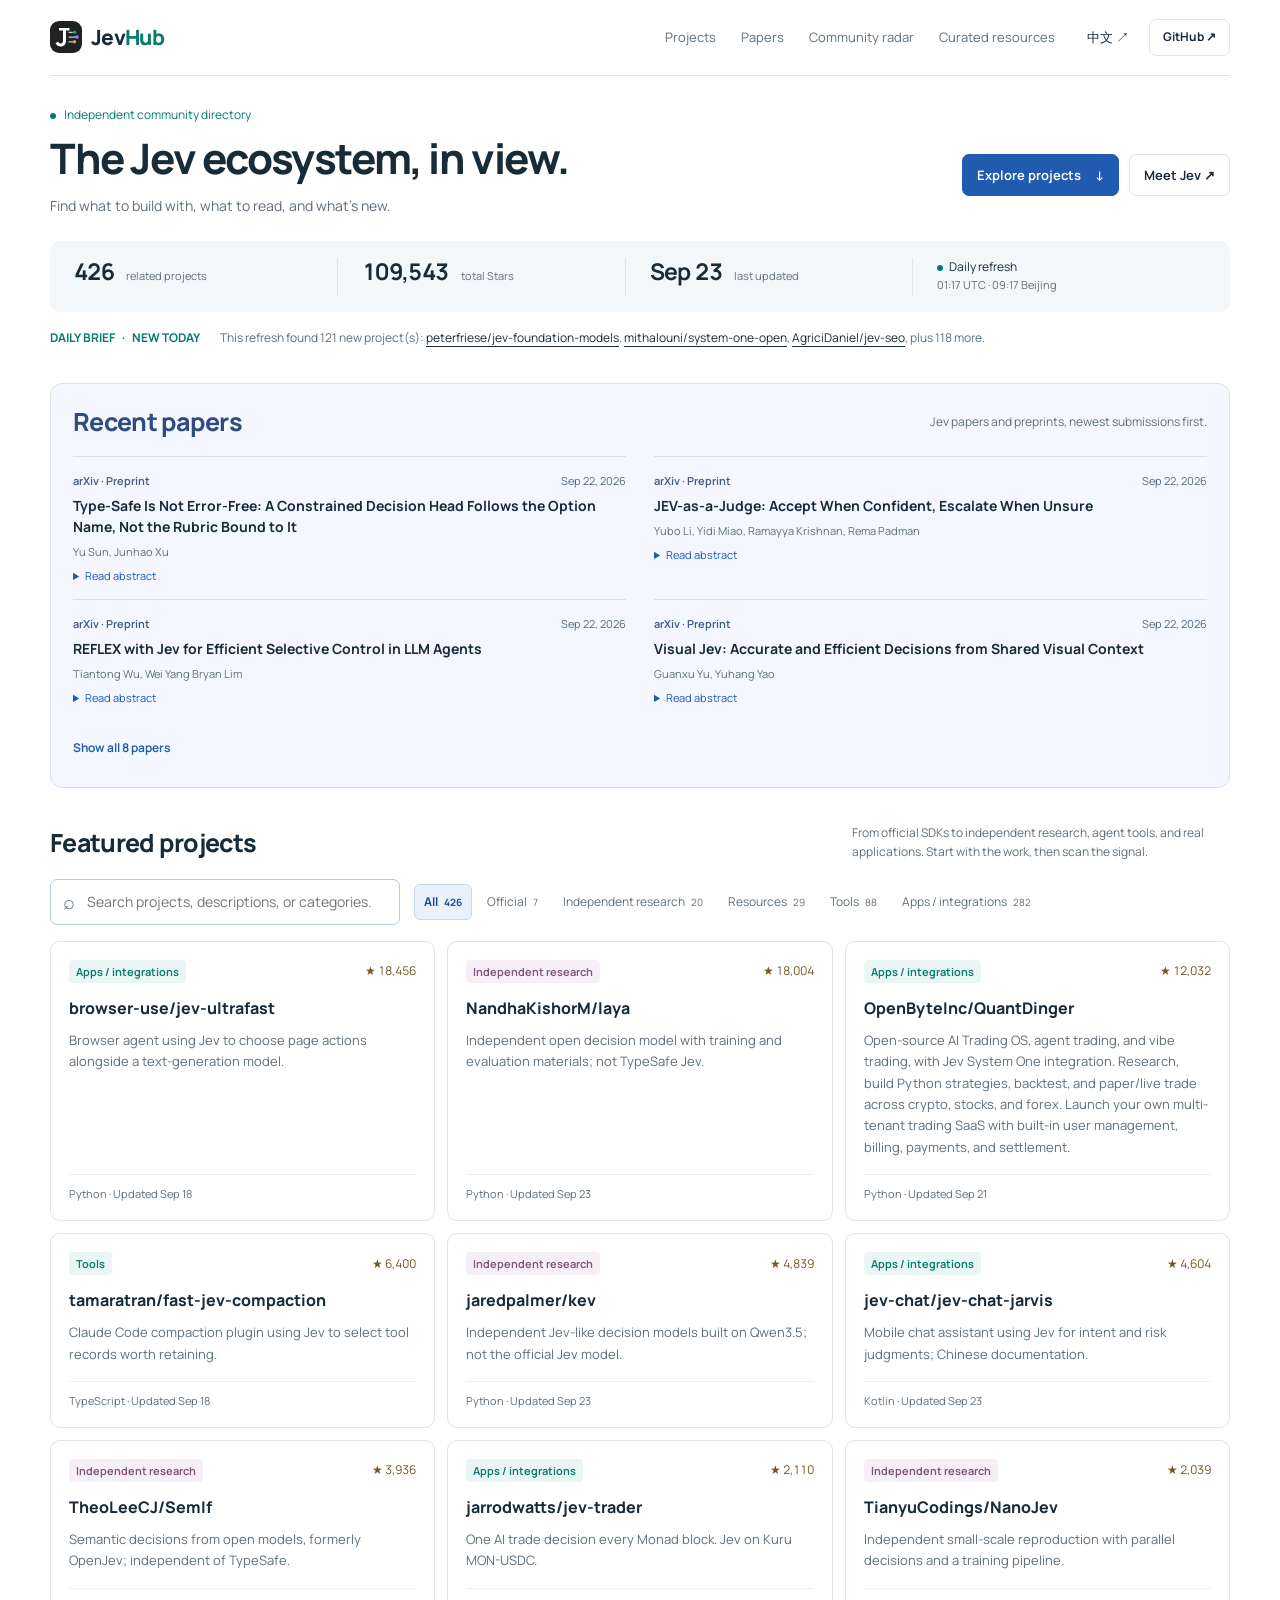
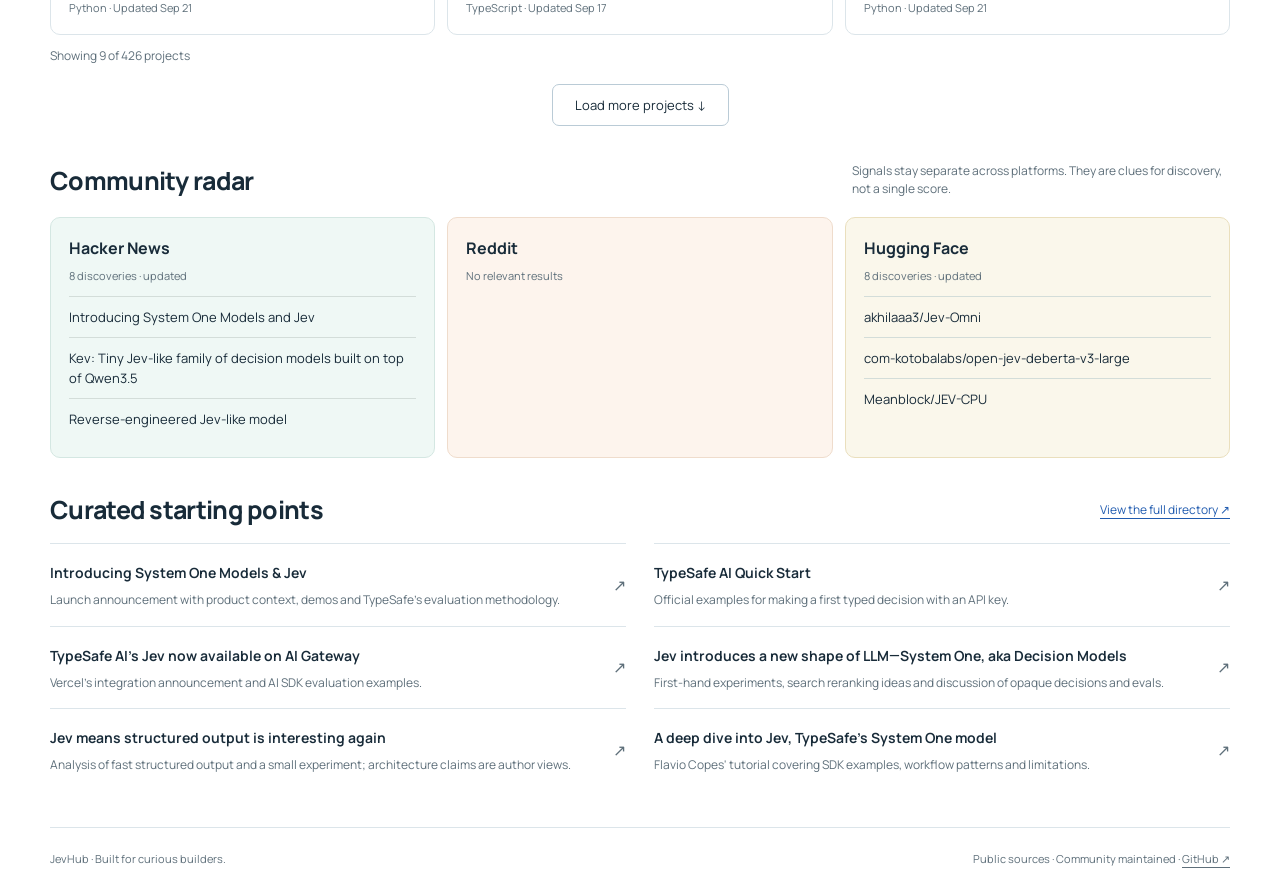
==== site/en/index.html @ 742719a0 "design: rebuild responsive JevHub directory layout" ====
<!doctype html>
<html lang="en">
  <head>
    <meta charset="utf-8" />
    <meta name="viewport" content="width=device-width, initial-scale=1" />
    <meta name="theme-color" content="#ffffff" />
    <meta name="description" content="JevHub: discover Jev projects, tools, research, and community conversations." />
    <title>JevHub · The Jev ecosystem, in view.</title>
    <link rel="icon" href="../logo.svg" type="image/svg+xml" />
    <link href="https://fonts.googleapis.com/css2?family=Manrope:wght@400;500;600;700;800&amp;display=swap" rel="stylesheet" />
    <link rel="stylesheet" href="../styles.css" />
  </head>
  <body>
    <header class="topbar shell">
      <a class="brand" href="../" aria-label="JevHub home"><img class="brand-logo" src="../logo.svg" alt="" /><span>Jev<span class="brand-accent">Hub</span></span></a>
      <nav aria-label="Main navigation"><a href="#projects">Projects</a><a href="#papers">Papers</a><a href="#radar">Community radar</a><a href="#resources">Curated resources</a></nav>
      <div class="top-actions"><a class="language" href="../">中文 <span>↗</span></a><a class="repo-link" href="https://github.com/frontierlabai/JevHub" target="_blank" rel="noreferrer">GitHub <span>↗</span></a></div>
    </header>
    <main id="top">
      <section class="hero shell"><div class="hero-copy"><p class="eyebrow"><i></i> Independent community directory</p><h1>The Jev ecosystem, in view.</h1><p class="lede">Find what to build with, what to read, and what’s new.</p><div class="hero-actions"><a class="button primary" href="#projects">Explore projects <span>↓</span></a><a class="button quiet" href="https://docs.typesafe.ai/introduction" target="_blank" rel="noreferrer">Meet Jev ↗</a></div></div></section>
      <section class="stats shell" aria-label="Overview"><div><strong id="repo-count">—</strong><span>related projects</span></div><div><strong id="star-count">—</strong><span>total Stars</span></div><div><strong id="updated-at">—</strong><span>last updated</span></div><div class="stats-note"><span class="live-dot"></span>Daily refresh<br /><small>01:17 UTC · 09:17 Beijing</small></div></section>
      <section id="brief" class="brief shell" aria-label="Daily brief"><div class="brief-kicker">DAILY BRIEF <span>·</span> NEW TODAY</div><p id="brief-text">The next successful refresh will generate the daily brief.</p></section>
      <section id="papers" class="papers-section"><div class="shell"><div class="section-heading compact"><div><h2>Recent papers</h2></div><p class="section-intro">Jev papers and preprints, newest submissions first.</p></div><div id="papers-list" class="papers-list"></div><button id="papers-more" class="papers-more" type="button" aria-expanded="false" aria-controls="papers-list" hidden>Show all papers</button></div></section>
      <section id="projects" class="section shell"><div class="section-heading"><div><h2>Featured projects</h2></div><p class="section-intro">From official SDKs to independent research, agent tools, and real applications. Start with the work, then scan the signal.</p></div><div class="toolbar"><label class="search"><span>⌕</span><input id="search" aria-label="Search projects" type="search" placeholder="Search projects, descriptions, or categories…" /></label><div id="filters" class="filters" role="group" aria-label="Project categories"></div></div><div id="projects-grid" class="project-grid" aria-live="polite"></div><p id="project-results" class="result-count" aria-live="polite"></p>
        <button hidden id="load-more" class="load-more" type="button">Load more projects <span>↓</span></button></section>
      <section id="radar" class="section shell split-section"><div class="section-heading compact"><div><h2>Community radar</h2></div><p class="section-intro">Signals stay separate across platforms. They are clues for discovery, not a single score.</p></div><div id="radar-grid" class="radar-grid"></div></section>
      <section id="resources" class="section shell resources-section"><div class="section-heading compact"><div><h2>Curated starting points</h2></div><a class="text-link" href="https://github.com/frontierlabai/JevHub/blob/main/README.en.md#curated-resources">View the full directory ↗</a></div><div id="resources-list" class="resources-list"></div></section>
    </main>
    <footer class="shell footer"><span>JevHub · Built for curious builders.</span><span>Public sources · Community maintained · <a href="https://github.com/frontierlabai/JevHub" target="_blank" rel="noreferrer">GitHub ↗</a></span></footer>
    <script src="../app.js"></script>
  </body>
</html>
---- site/styles.css ----
:root {
  --ink: #182b39;
  --muted: #5e6f7a;
  --line: #dce5ea;
  --blue: #205baf;
  --teal: #087b70;
  --berry: #85517d;
  --amber: #95621b;
  --surface: #f4f7fa;
  font-family: Manrope, -apple-system, BlinkMacSystemFont, "Segoe UI", "PingFang SC", sans-serif;
  color: var(--ink);
  background: #fff;
  line-height: 1.55;
}
* { box-sizing: border-box; }
html { scroll-behavior: smooth; scroll-padding-top: 100px; }
body { margin: 0; }
button, input { font: inherit; }
a { color: inherit; text-underline-offset: 4px; }
button, summary { cursor: pointer; }
[hidden] { display: none !important; }
:focus-visible { outline: 3px solid #205baf; outline-offset: 4px; }
.shell { width: min(1180px, calc(100% - 64px)); margin-inline: auto; }
.topbar { display: flex; align-items: center; gap: 32px; min-height: 76px; border-bottom: 1px solid var(--line); background: #fff; }
.brand { display: flex; align-items: center; gap: 9px; font-size: 21px; font-weight: 800; text-decoration: none; letter-spacing: -.7px; }
.brand-logo { width: 32px; height: 32px; }
.brand-accent { color: var(--teal); }
nav { display: flex; gap: 25px; margin-left: auto; }
nav a { font-size: 13px; text-decoration: none; color: var(--muted); padding-block: 12px; }
nav a:hover, .language:hover { color: var(--blue); }
.top-actions { display: flex; align-items: center; gap: 20px; }
.language { text-decoration: none; font-size: 13px; }
.repo-link { padding: 8px 13px; border: 1px solid var(--line); border-radius: 7px; font-size: 12px; text-decoration: none; font-weight: 700; }
.repo-link:hover { background: var(--surface); }
.hero { padding-block: 30px 24px; }
.hero-copy { display: grid; grid-template-columns: minmax(0, 1fr) auto; column-gap: 24px; }
.eyebrow { margin: 0 0 8px; font-size: 12px; color: var(--teal); }
.eyebrow i { display: inline-block; width: 6px; height: 6px; margin-right: 6px; border-radius: 50%; background: var(--teal); }
h1 { grid-column: 1; margin: 0; font-size: clamp(28px, 3.4vw, 42px); font-weight: 750; line-height: 1.2; letter-spacing: -1.4px; }
.lede { grid-column: 1; margin: 12px 0 0; font-size: 14px; color: var(--muted); max-width: 65ch; }
.hero-actions { grid-column: 2; grid-row: 2 / 4; align-self: center; display: flex; gap: 10px; flex-wrap: wrap; }
.button { display: inline-flex; align-items: center; justify-content: center; gap: 14px; padding: 10px 14px; font-size: 13px; border: 1px solid var(--line); border-radius: 7px; text-decoration: none; font-weight: 650; }
.button.primary { color: #fff; background: var(--blue); border-color: var(--blue); }
.button.primary:hover { background: #174a93; }
.button.quiet:hover { background: var(--surface); }
.stats { display: grid; grid-template-columns: 1fr 1fr 1fr 1.1fr; padding-block: 17px; background: var(--surface); border-radius: 10px; }
.stats > div { padding-inline: 24px; border-right: 1px solid var(--line); display: flex; align-items: baseline; gap: 12px; min-width: 0; }
.stats > div:last-child { border: 0; }
.stats strong { font-size: 23px; line-height: 1.2; letter-spacing: -.6px; font-variant-numeric: tabular-nums; }
.stats span, .stats small { color: var(--muted); font-size: 11px; }
.stats .stats-note { display: block; font-size: 12px; }
.live-dot { display: inline-block; width: 6px; height: 6px; border-radius: 50%; background: var(--teal); margin-right: 6px; }
.brief { display: flex; gap: 20px; padding-block: 17px 0; font-size: 12px; }
.brief-kicker { flex-shrink: 0; color: var(--teal); font-weight: 700; }
.brief-kicker span { margin-inline: 5px; }
.brief p { margin: 0; color: var(--muted); overflow-wrap: anywhere; }
.brief a { color: var(--ink); }
.section, .papers-section { padding-top: 36px; }
.section-heading { display: flex; align-items: center; justify-content: space-between; gap: 24px; margin-bottom: 18px; }
h2 { margin: 0; font-size: 25px; line-height: 1.25; font-weight: 750; letter-spacing: -.7px; }
.section-intro { margin: 0; font-size: 12px; color: var(--muted); max-width: 54ch; }
.papers-section > .shell { border: 1px solid #d9e1f0; border-radius: 12px; background: #f4f7ff; padding: 22px; }
.papers-section h2 { color: #304c7e; }
.papers-list { display: grid; grid-template-columns: repeat(2, minmax(0, 1fr)); column-gap: 28px; }
.paper { padding: 15px 0; border-top: 1px solid #d9e1f0; min-width: 0; }
.paper-meta { display: flex; justify-content: space-between; gap: 10px; margin-bottom: 6px; color: #566786; font-size: 11px; }
.paper-label { color: #445d8a; font-weight: 650; }
.paper a { display: block; font-size: 14px; font-weight: 700; line-height: 1.5; text-decoration: none; overflow-wrap: anywhere; }
.paper a:hover { color: var(--blue); text-decoration: underline; }
.paper p { margin: 6px 0 0; color: var(--muted); font-size: 11px; overflow-wrap: anywhere; }
.paper details { margin-top: 7px; font-size: 11px; color: var(--blue); }
.paper details p { font-size: 13px; line-height: 1.7; }
.papers-more { border: 0; background: transparent; color: var(--blue); padding: 10px 0 0; font-size: 12px; font-weight: 650; min-height: 44px; }
.papers-more:hover { text-decoration: underline; }
.toolbar { display: flex; flex-wrap: wrap; gap: 14px; align-items: center; margin-bottom: 16px; }
.search { display: flex; align-items: center; gap: 10px; flex: 1 1 260px; max-width: 350px; border: 1px solid #bacbd6; border-radius: 7px; padding: 10px 12px; background: #fff; }
.search:focus-within { border-color: var(--blue); outline: 2px solid #c8dcf5; }
.search span { font-size: 20px; line-height: 1; color: var(--muted); }
.search input { width: 100%; min-width: 0; border: 0; outline: 0; font-size: 14px; background: transparent; color: var(--ink); }
.filters { display: flex; gap: 5px; flex-wrap: wrap; }
.filter { border: 1px solid transparent; border-radius: 6px; background: transparent; color: var(--muted); padding: 8px 9px; font-size: 12px; }
.filter span { margin-left: 4px; font-size: 10px; }
.filter:hover { background: var(--surface); }
.filter.active { background: #eaf1fa; color: #164d94; border-color: #c6d8ee; font-weight: 700; }
.project-grid { display: grid; grid-template-columns: repeat(3, minmax(0, 1fr)); gap: 12px; }
.project-card { --category: var(--teal); --tint: #eaf6f3; min-width: 0; display: flex; flex-direction: column; padding: 18px; border: 1px solid var(--line); border-radius: 10px; background: #fff; }
.project-card[data-category="official"] { --category: #205baf; --tint: #edf3fc; }
.project-card[data-category="research"] { --category: #85517d; --tint: #f7eff6; }
.project-card[data-category="tools"] { --category: #087b70; --tint: #eaf6f3; }
.project-card[data-category="resources"] { --category: #95621b; --tint: #fcf4e6; }
.project-card:hover { border-color: var(--category); }
.project-meta { display: flex; align-items: center; justify-content: space-between; gap: 10px; }
.category { color: var(--category); background: var(--tint); border-radius: 4px; padding: 3px 7px; font-size: 11px; font-weight: 650; }
.stars { font-size: 12px; white-space: nowrap; color: #765721; font-variant-numeric: tabular-nums; }
.card-title { margin-top: 13px; }
.card-title a { font-size: 16px; font-weight: 750; text-decoration: none; overflow-wrap: anywhere; line-height: 1.4; }
.card-title a:hover { color: var(--blue); text-decoration: underline; }
.description { color: var(--muted); font-size: 13px; line-height: 1.65; margin: 9px 0 16px; overflow-wrap: anywhere; }
.card-foot { margin-top: auto; padding-top: 10px; border-top: 1px solid #edf1f4; font-size: 11px; color: var(--muted); }
.result-count { font-size: 12px; color: var(--muted); margin: 12px 0; }
.load-more { display: block; margin: 18px auto 0; padding: 10px 22px; font-size: 13px; border: 1px solid #bacbd6; border-radius: 7px; background: #fff; color: var(--ink); }
.load-more:hover { background: var(--surface); }
.radar-grid { display: grid; grid-template-columns: repeat(3, minmax(0, 1fr)); gap: 12px; }
.radar-card { min-width: 0; padding: 18px; border-radius: 10px; border: 1px solid #d4e7e2; background: #eff8f5; }
.radar-card:nth-child(2) { border-color: #efdccc; background: #fdf4ed; }
.radar-card:nth-child(3) { border-color: #eadfbd; background: #faf7eb; }
.radar-card h3 { font-size: 16px; margin: 0; }
.radar-card > p { font-size: 11px; margin: 6px 0 12px; color: var(--muted); }
.radar-card a { display: block; font-size: 13px; text-decoration: none; padding-block: 10px; border-top: 1px solid #d3ddd9; overflow-wrap: anywhere; }
.radar-card a:hover { text-decoration: underline; }
.resources-section { padding-bottom: 36px; }
.resources-list { display: grid; grid-template-columns: repeat(2, minmax(0, 1fr)); gap: 0 28px; }
.resource { display: flex; align-items: center; gap: 15px; padding-block: 16px; border-top: 1px solid var(--line); min-width: 0; }
.resource > div { min-width: 0; }
.resource a { font-size: 14px; font-weight: 650; text-decoration: none; overflow-wrap: anywhere; }
.resource a:hover { color: var(--blue); text-decoration: underline; }
.resource p { margin: 6px 0 0; font-size: 12px; color: var(--muted); overflow-wrap: anywhere; }
.resource-arrow { margin-left: auto; color: var(--muted); }
.text-link { font-size: 12px; color: var(--blue); }
.empty { grid-column: 1 / -1; padding: 20px 0; color: var(--muted); font-size: 14px; }
.footer { display: flex; justify-content: space-between; gap: 20px; border-top: 1px solid var(--line); padding-block: 22px; font-size: 11px; color: var(--muted); }
@media (max-width: 1000px) {
  .topbar { flex-wrap: wrap; gap: 0 20px; padding-top: 16px; }
  .top-actions { margin-left: auto; }
  nav { order: 3; width: 100%; margin-left: 0; justify-content: flex-start; gap: 24px; }
  .hero-copy { display: block; }
  .hero-actions { margin-top: 18px; }
  .stats > div { flex-direction: column; gap: 3px; padding-inline: 16px; }
  .project-grid { grid-template-columns: repeat(2, minmax(0, 1fr)); }
}
@media (max-width: 600px) {
  .shell { width: calc(100% - 32px); }
  .brand { font-size: 20px; }.brand-logo { width: 28px; height: 28px; }
  .top-actions { gap: 14px; }
  nav { justify-content: space-between; gap: 8px; }
  nav a { font-size: 12px; }
  .hero { padding-block: 22px; }
  h1 { font-size: 30px; letter-spacing: -.8px; }
  .lede { font-size: 13px; }
  .hero-actions { margin-top: 16px; }
  .button { min-height: 44px; }
  .stats { grid-template-columns: repeat(2, minmax(0, 1fr)); padding: 4px 0; }
  .stats > div { padding: 12px 16px; }
  .stats > div:nth-child(2) { border-right: 0; }
  .stats strong { font-size: 23px; }
  .brief { display: block; padding-top: 14px; }
  .brief p { margin-top: 6px; line-height: 1.7; }
  .section, .papers-section { padding-top: 28px; }
  .section-heading { display: block; margin-bottom: 16px; }
  h2 { font-size: 23px; }
  .section-intro, .section-heading > .text-link { display: block; margin-top: 8px; }
  .papers-section > .shell { padding: 18px 16px; }
  .papers-list, .project-grid, .radar-grid, .resources-list { grid-template-columns: minmax(0, 1fr); }
  .paper { padding-block: 13px; }
  .paper a { font-size: 14px; }
  .paper summary { padding-block: 6px; }
  .paper p { font-size: 12px; }
  .toolbar { gap: 10px; }
  .search { flex-basis: 100%; max-width: none; min-height: 44px; }
  .search input { font-size: 16px; }
  .filter { padding: 10px 8px; min-height: 44px; }
  .project-card { padding: 16px; }
  .footer { display: block; font-size: 11px; }
  .footer > span { display: block; margin-bottom: 6px; }
}
@media (prefers-reduced-motion: reduce) {
  html { scroll-behavior: auto; }
}
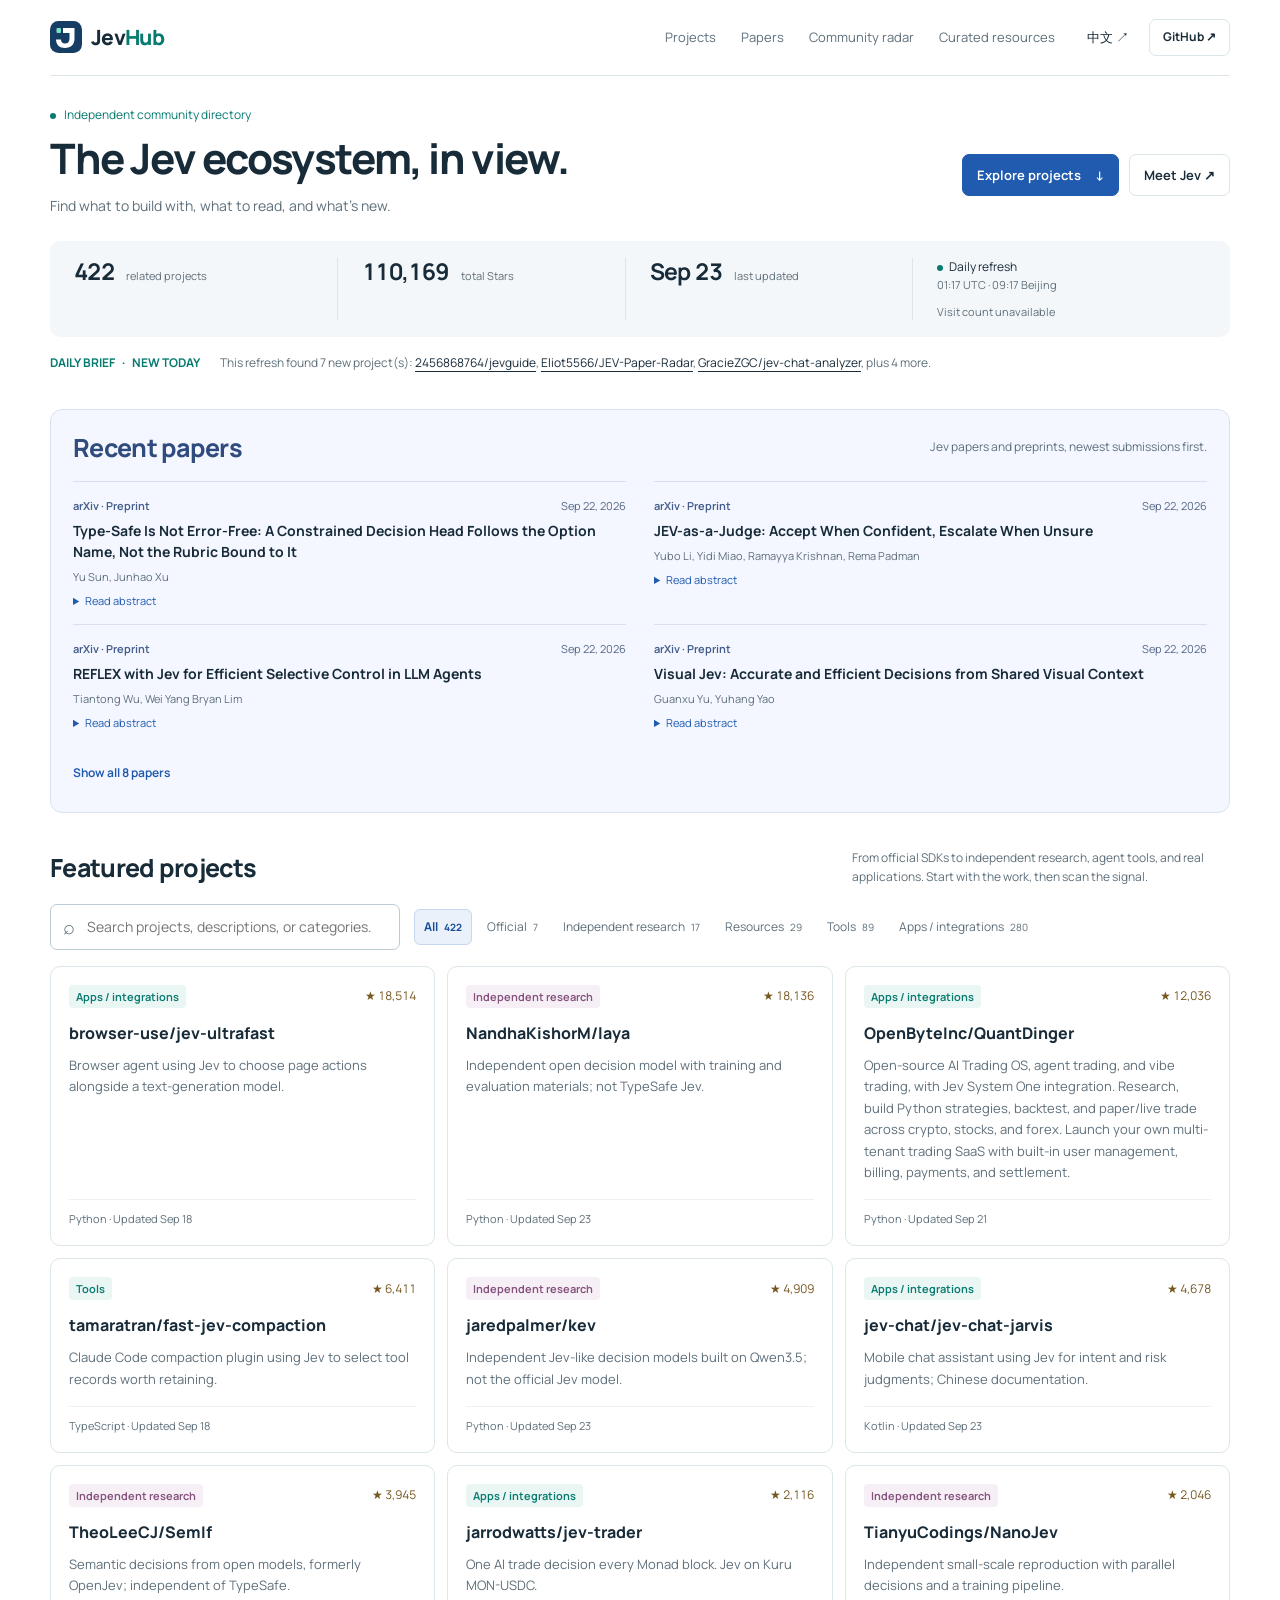
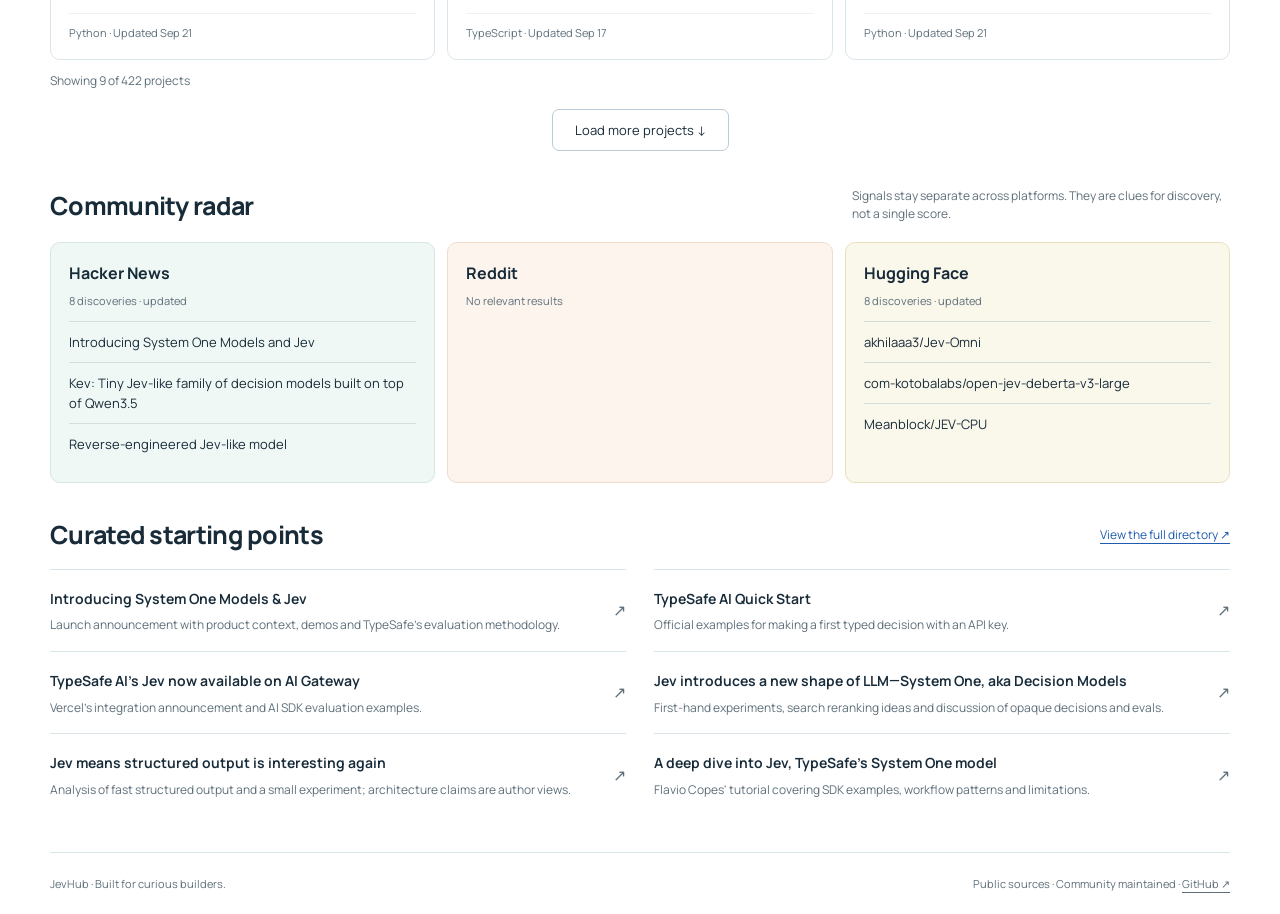
==== commit 0e056fa8: "feat: display website visit count in overview" ====
--- a/site/en/index.html
+++ b/site/en/index.html
@@ -18,7 +18,7 @@
     </header>
     <main id="top">
       <section class="hero shell"><div class="hero-copy"><p class="eyebrow"><i></i> Independent community directory</p><h1>The Jev ecosystem, in view.</h1><p class="lede">Find what to build with, what to read, and what’s new.</p><div class="hero-actions"><a class="button primary" href="#projects">Explore projects <span>↓</span></a><a class="button quiet" href="https://docs.typesafe.ai/introduction" target="_blank" rel="noreferrer">Meet Jev ↗</a></div></div></section>
-      <section class="stats shell" aria-label="Overview"><div><strong id="repo-count">—</strong><span>related projects</span></div><div><strong id="star-count">—</strong><span>total Stars</span></div><div><strong id="updated-at">—</strong><span>last updated</span></div><div class="stats-note"><span class="live-dot"></span>Daily refresh<br /><small>01:17 UTC · 09:17 Beijing</small></div></section>
+      <section class="stats shell" aria-label="Overview"><div><strong id="repo-count">—</strong><span>related projects</span></div><div><strong id="star-count">—</strong><span>total Stars</span></div><div><strong id="updated-at">—</strong><span>last updated</span></div><div class="stats-note"><span class="live-dot"></span>Daily refresh<br /><small>01:17 UTC · 09:17 Beijing</small><a class="site-visits" href="https://hits.sh/frontierlabai.github.io/JevHub/site/" title="Approximate website visits, not unique visitors"><img id="site-visit-counter" src="https://hits.sh/frontierlabai.github.io/JevHub/site.svg?label=Visits&amp;color=163e64&amp;labelColor=182129" alt="Website visits" height="20" referrerpolicy="no-referrer"><span id="visits-unavailable" hidden>Visit count unavailable</span></a></div></section>
       <section id="brief" class="brief shell" aria-label="Daily brief"><div class="brief-kicker">DAILY BRIEF <span>·</span> NEW TODAY</div><p id="brief-text">The next successful refresh will generate the daily brief.</p></section>
       <section id="papers" class="papers-section"><div class="shell"><div class="section-heading compact"><div><h2>Recent papers</h2></div><p class="section-intro">Jev papers and preprints, newest submissions first.</p></div><div id="papers-list" class="papers-list"></div><button id="papers-more" class="papers-more" type="button" aria-expanded="false" aria-controls="papers-list" hidden>Show all papers</button></div></section>
       <section id="projects" class="section shell"><div class="section-heading"><div><h2>Featured projects</h2></div><p class="section-intro">From official SDKs to independent research, agent tools, and real applications. Start with the work, then scan the signal.</p></div><div class="toolbar"><label class="search"><span>⌕</span><input id="search" aria-label="Search projects" type="search" placeholder="Search projects, descriptions, or categories…" /></label><div id="filters" class="filters" role="group" aria-label="Project categories"></div></div><div id="projects-grid" class="project-grid" aria-live="polite"></div><p id="project-results" class="result-count" aria-live="polite"></p>
--- a/site/styles.css
+++ b/site/styles.css
@@ -49,6 +49,8 @@
 .stats strong { font-size: 23px; line-height: 1.2; letter-spacing: -.6px; font-variant-numeric: tabular-nums; }
 .stats span, .stats small { color: var(--muted); font-size: 11px; }
 .stats .stats-note { display: block; font-size: 12px; }
+.site-visits { display: flex; width: fit-content; max-width: 100%; margin-top: 8px; text-decoration: none; }
+.site-visits img { display: block; max-width: 100%; height: 20px; }
 .live-dot { display: inline-block; width: 6px; height: 6px; border-radius: 50%; background: var(--teal); margin-right: 6px; }
 .brief { display: flex; gap: 20px; padding-block: 17px 0; font-size: 12px; }
 .brief-kicker { flex-shrink: 0; color: var(--teal); font-weight: 700; }
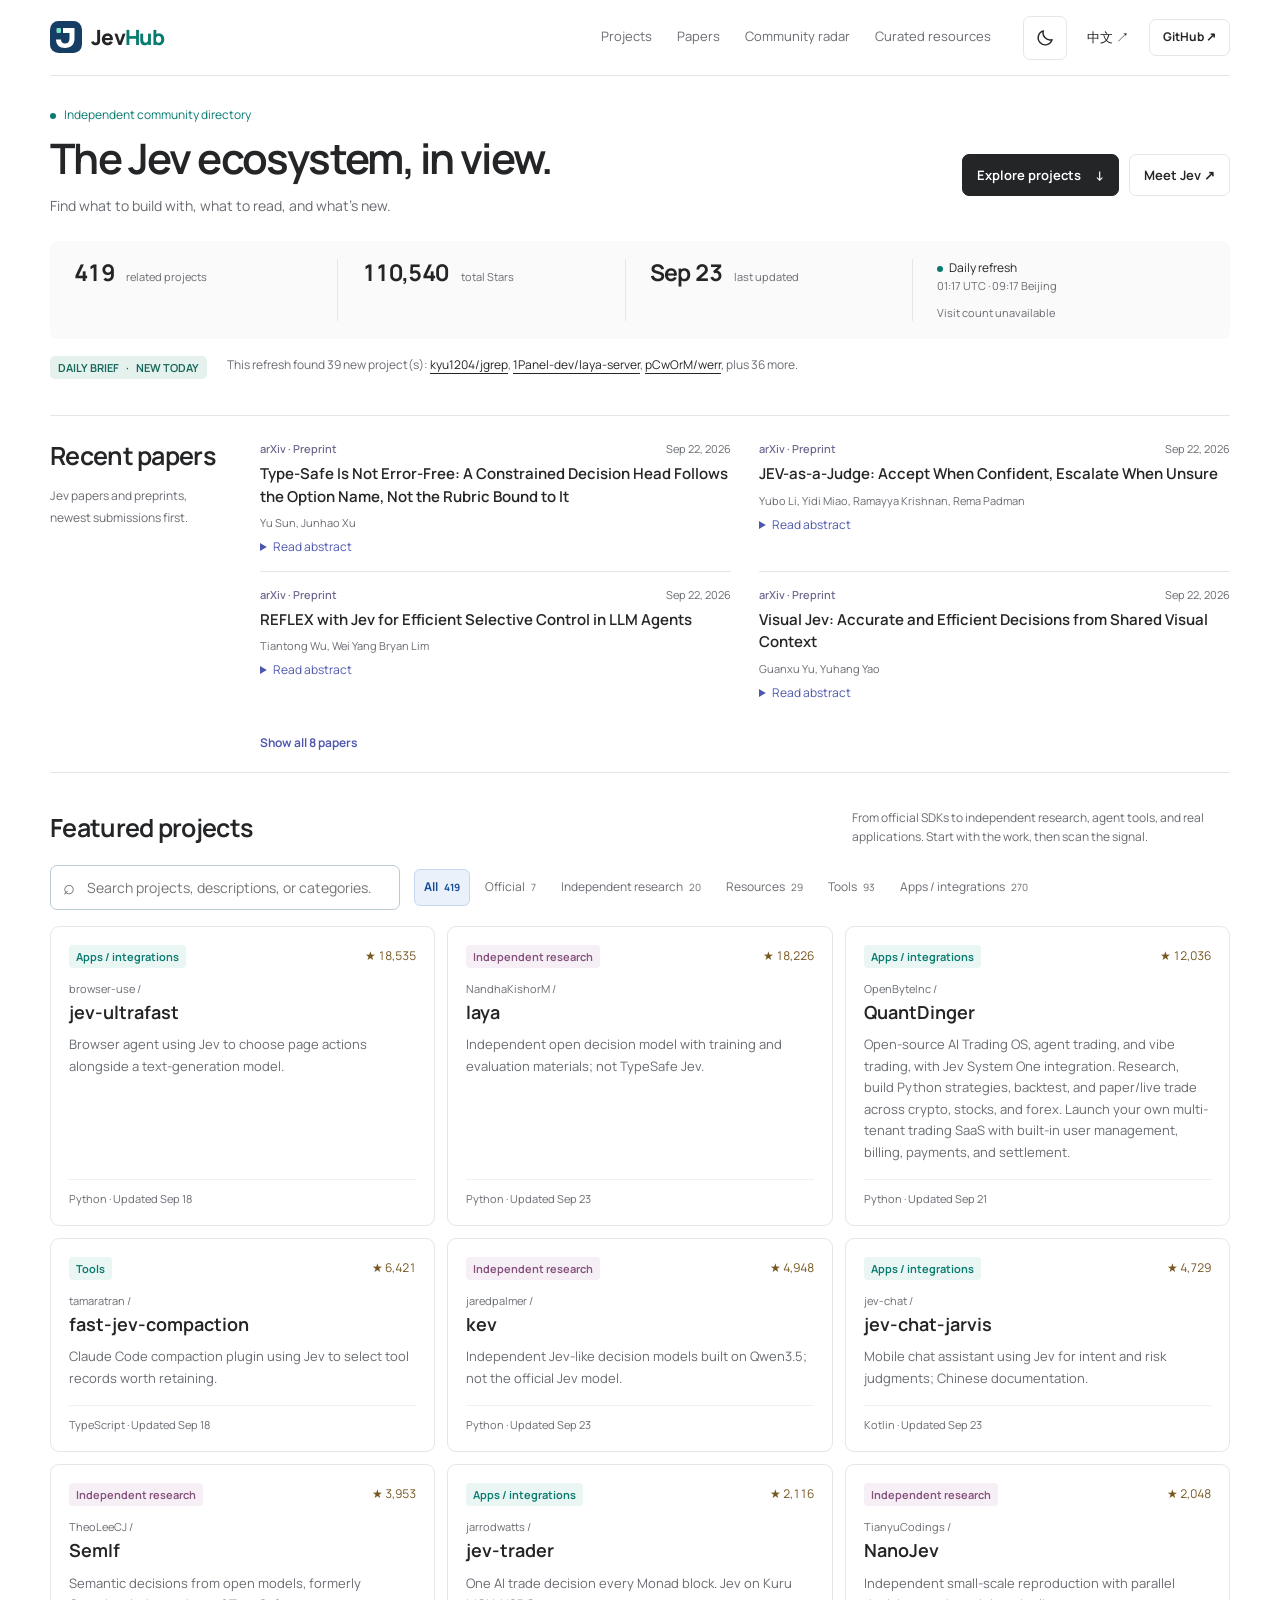
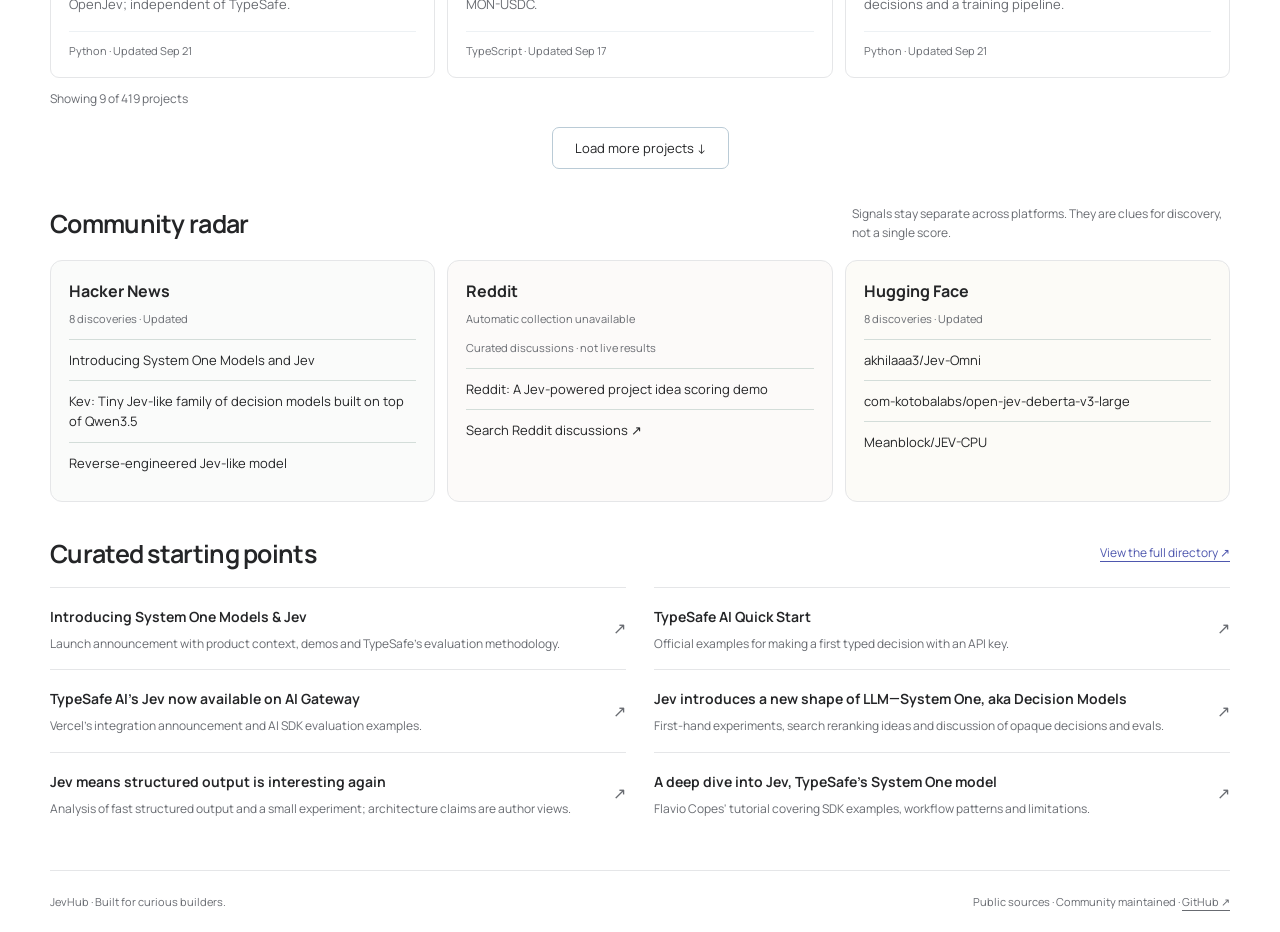
==== commit ace377e3: "feat: add persistent light and dark theme toggle" ====
--- a/site/en/index.html
+++ b/site/en/index.html
@@ -4,6 +4,7 @@
     <meta charset="utf-8" />
     <meta name="viewport" content="width=device-width, initial-scale=1" />
     <meta name="theme-color" content="#ffffff" />
+    <script src="../theme.js"></script>
     <meta name="description" content="JevHub: discover Jev projects, tools, research, and community conversations." />
     <title>JevHub · The Jev ecosystem, in view.</title>
     <link rel="icon" href="../logo.svg" type="image/svg+xml" />
@@ -14,7 +15,7 @@
     <header class="topbar shell">
       <a class="brand" href="../" aria-label="JevHub home"><img class="brand-logo" src="../logo.svg" alt="" /><span>Jev<span class="brand-accent">Hub</span></span></a>
       <nav aria-label="Main navigation"><a href="#projects">Projects</a><a href="#papers">Papers</a><a href="#radar">Community radar</a><a href="#resources">Curated resources</a></nav>
-      <div class="top-actions"><a class="language" href="../">中文 <span>↗</span></a><a class="repo-link" href="https://github.com/frontierlabai/JevHub" target="_blank" rel="noreferrer">GitHub <span>↗</span></a></div>
+      <div class="top-actions"><button class="theme-toggle" type="button" aria-label="Switch to dark mode" title="Switch to dark mode" aria-pressed="false"><svg class="theme-moon" viewBox="0 0 24 24" aria-hidden="true"><path d="M20.5 14A8.5 8.5 0 0 1 10 3.5 8.5 8.5 0 1 0 20.5 14Z"/></svg><svg class="theme-sun" viewBox="0 0 24 24" aria-hidden="true"><circle cx="12" cy="12" r="4"/><path d="M12 2v2m0 16v2M2 12h2m16 0h2M5 5l1.5 1.5m11 11L19 19M5 19l1.5-1.5m11-11L19 5"/></svg></button><a class="language" href="../">中文 <span>↗</span></a><a class="repo-link" href="https://github.com/frontierlabai/JevHub" target="_blank" rel="noreferrer">GitHub <span>↗</span></a></div>
     </header>
     <main id="top">
       <section class="hero shell"><div class="hero-copy"><p class="eyebrow"><i></i> Independent community directory</p><h1>The Jev ecosystem, in view.</h1><p class="lede">Find what to build with, what to read, and what’s new.</p><div class="hero-actions"><a class="button primary" href="#projects">Explore projects <span>↓</span></a><a class="button quiet" href="https://docs.typesafe.ai/introduction" target="_blank" rel="noreferrer">Meet Jev ↗</a></div></div></section>
--- a/site/styles.css
+++ b/site/styles.css
@@ -1,15 +1,17 @@
 :root {
-  --ink: #182b39;
-  --muted: #5e6f7a;
-  --line: #dce5ea;
-  --blue: #205baf;
+  color-scheme: light;
+  --page: #fff;
+  --ink: #242527;
+  --muted: #686b71;
+  --line: #e5e6e8;
+  --blue: #4e57ae;
   --teal: #087b70;
   --berry: #85517d;
   --amber: #95621b;
-  --surface: #f4f7fa;
+  --surface: #f7f7f8;
   font-family: Manrope, -apple-system, BlinkMacSystemFont, "Segoe UI", "PingFang SC", sans-serif;
   color: var(--ink);
-  background: #fff;
+  background: var(--page);
   line-height: 1.55;
 }
 * { box-sizing: border-box; }
@@ -21,12 +23,13 @@
 [hidden] { display: none !important; }
 :focus-visible { outline: 3px solid #205baf; outline-offset: 4px; }
 .shell { width: min(1180px, calc(100% - 64px)); margin-inline: auto; }
-.topbar { display: flex; align-items: center; gap: 32px; min-height: 76px; border-bottom: 1px solid var(--line); background: #fff; }
+.topbar { position: sticky; top: 0; z-index: 10; display: flex; align-items: center; gap: 32px; min-height: 76px; border-bottom: 1px solid var(--line); background: var(--page); box-shadow: 0 0 0 1px var(--page); }
 .brand { display: flex; align-items: center; gap: 9px; font-size: 21px; font-weight: 800; text-decoration: none; letter-spacing: -.7px; }
 .brand-logo { width: 32px; height: 32px; }
 .brand-accent { color: var(--teal); }
 nav { display: flex; gap: 25px; margin-left: auto; }
-nav a { font-size: 13px; text-decoration: none; color: var(--muted); padding-block: 12px; }
+nav a { font-size: 13px; text-decoration: none; color: var(--muted); padding-block: 12px; border-bottom: 2px solid transparent; }
+nav a[aria-current="location"] { color: var(--ink); border-bottom-color: var(--teal); }
 nav a:hover, .language:hover { color: var(--blue); }
 .top-actions { display: flex; align-items: center; gap: 20px; }
 .language { text-decoration: none; font-size: 13px; }
@@ -36,14 +39,14 @@
 .hero-copy { display: grid; grid-template-columns: minmax(0, 1fr) auto; column-gap: 24px; }
 .eyebrow { margin: 0 0 8px; font-size: 12px; color: var(--teal); }
 .eyebrow i { display: inline-block; width: 6px; height: 6px; margin-right: 6px; border-radius: 50%; background: var(--teal); }
-h1 { grid-column: 1; margin: 0; font-size: clamp(28px, 3.4vw, 42px); font-weight: 750; line-height: 1.2; letter-spacing: -1.4px; }
+h1 { grid-column: 1; margin: 0; font-size: clamp(28px, 3.4vw, 42px); font-weight: 650; line-height: 1.2; letter-spacing: -1.6px; }
 .lede { grid-column: 1; margin: 12px 0 0; font-size: 14px; color: var(--muted); max-width: 65ch; }
 .hero-actions { grid-column: 2; grid-row: 2 / 4; align-self: center; display: flex; gap: 10px; flex-wrap: wrap; }
 .button { display: inline-flex; align-items: center; justify-content: center; gap: 14px; padding: 10px 14px; font-size: 13px; border: 1px solid var(--line); border-radius: 7px; text-decoration: none; font-weight: 650; }
-.button.primary { color: #fff; background: var(--blue); border-color: var(--blue); }
-.button.primary:hover { background: #174a93; }
+.button.primary { color: #fff; background: #242527; border-color: #242527; }
+.button.primary:hover { background: #43464b; }
 .button.quiet:hover { background: var(--surface); }
-.stats { display: grid; grid-template-columns: 1fr 1fr 1fr 1.1fr; padding-block: 17px; background: var(--surface); border-radius: 10px; }
+.stats { display: grid; grid-template-columns: 1fr 1fr 1fr 1.1fr; padding-block: 18px; background: #fafafa; border: 0; border-radius: 8px; }
 .stats > div { padding-inline: 24px; border-right: 1px solid var(--line); display: flex; align-items: baseline; gap: 12px; min-width: 0; }
 .stats > div:last-child { border: 0; }
 .stats strong { font-size: 23px; line-height: 1.2; letter-spacing: -.6px; font-variant-numeric: tabular-nums; }
@@ -53,29 +56,36 @@
 .site-visits img { display: block; max-width: 100%; height: 20px; }
 .live-dot { display: inline-block; width: 6px; height: 6px; border-radius: 50%; background: var(--teal); margin-right: 6px; }
 .brief { display: flex; gap: 20px; padding-block: 17px 0; font-size: 12px; }
-.brief-kicker { flex-shrink: 0; color: var(--teal); font-weight: 700; }
+.brief-kicker { width: fit-content; flex-shrink: 0; align-self: flex-start; color: #17685c; background: #e5f1ed; border-radius: 5px; padding: 3px 8px; font-size: 11px; font-weight: 650; }
 .brief-kicker span { margin-inline: 5px; }
 .brief p { margin: 0; color: var(--muted); overflow-wrap: anywhere; }
 .brief a { color: var(--ink); }
 .section, .papers-section { padding-top: 36px; }
 .section-heading { display: flex; align-items: center; justify-content: space-between; gap: 24px; margin-bottom: 18px; }
-h2 { margin: 0; font-size: 25px; line-height: 1.25; font-weight: 750; letter-spacing: -.7px; }
+h2 { margin: 0; font-size: 25px; line-height: 1.25; font-weight: 650; letter-spacing: -.7px; }
 .section-intro { margin: 0; font-size: 12px; color: var(--muted); max-width: 54ch; }
-.papers-section > .shell { border: 1px solid #d9e1f0; border-radius: 12px; background: #f4f7ff; padding: 22px; }
-.papers-section h2 { color: #304c7e; }
+.papers-section > .shell { display: grid; grid-template-columns: 180px minmax(0, 1fr); column-gap: 30px; border-top: 1px solid var(--line); border-bottom: 1px solid var(--line); padding-block: 24px 12px; }
+.papers-section .section-heading { display: block; margin: 0; }
+.papers-section .section-intro { margin-top: 14px; max-width: 24ch; line-height: 1.8; }
+.papers-section .papers-more { grid-column: 2; justify-self: start; }
+
+.papers-section h2 { color: var(--ink); }
+.papers-section .section-intro, .papers-section .empty { color: var(--muted); }
+.papers-section :focus-visible { outline-color: var(--blue); }
 .papers-list { display: grid; grid-template-columns: repeat(2, minmax(0, 1fr)); column-gap: 28px; }
-.paper { padding: 15px 0; border-top: 1px solid #d9e1f0; min-width: 0; }
-.paper-meta { display: flex; justify-content: space-between; gap: 10px; margin-bottom: 6px; color: #566786; font-size: 11px; }
-.paper-label { color: #445d8a; font-weight: 650; }
-.paper a { display: block; font-size: 14px; font-weight: 700; line-height: 1.5; text-decoration: none; overflow-wrap: anywhere; }
+.paper { padding: 14px 0; border-top: 1px solid var(--line); min-width: 0; }
+.paper:nth-child(-n+2) { border-top: 0; padding-top: 0; }
+.paper-meta { display: flex; justify-content: space-between; gap: 10px; margin-bottom: 6px; color: var(--muted); font-size: 11px; }
+.paper-label { color: #68638a; font-weight: 550; }
+.paper a { display: block; font-size: 15px; font-weight: 600; line-height: 1.5; text-decoration: none; overflow-wrap: anywhere; }
 .paper a:hover { color: var(--blue); text-decoration: underline; }
 .paper p { margin: 6px 0 0; color: var(--muted); font-size: 11px; overflow-wrap: anywhere; }
-.paper details { margin-top: 7px; font-size: 11px; color: var(--blue); }
-.paper details p { font-size: 13px; line-height: 1.7; }
+.paper details { margin-top: 7px; font-size: 12px; color: var(--blue); }
+.paper details p { font-size: 13px; line-height: 1.7; padding: 12px 14px; background: #f6f5fa; border-radius: 7px; }
 .papers-more { border: 0; background: transparent; color: var(--blue); padding: 10px 0 0; font-size: 12px; font-weight: 650; min-height: 44px; }
 .papers-more:hover { text-decoration: underline; }
 .toolbar { display: flex; flex-wrap: wrap; gap: 14px; align-items: center; margin-bottom: 16px; }
-.search { display: flex; align-items: center; gap: 10px; flex: 1 1 260px; max-width: 350px; border: 1px solid #bacbd6; border-radius: 7px; padding: 10px 12px; background: #fff; }
+.search { display: flex; align-items: center; gap: 10px; flex: 1 1 260px; max-width: 350px; border: 1px solid #bacbd6; border-radius: 7px; padding: 10px 12px; background: var(--page); }
 .search:focus-within { border-color: var(--blue); outline: 2px solid #c8dcf5; }
 .search span { font-size: 20px; line-height: 1; color: var(--muted); }
 .search input { width: 100%; min-width: 0; border: 0; outline: 0; font-size: 14px; background: transparent; color: var(--ink); }
@@ -85,27 +95,28 @@
 .filter:hover { background: var(--surface); }
 .filter.active { background: #eaf1fa; color: #164d94; border-color: #c6d8ee; font-weight: 700; }
 .project-grid { display: grid; grid-template-columns: repeat(3, minmax(0, 1fr)); gap: 12px; }
-.project-card { --category: var(--teal); --tint: #eaf6f3; min-width: 0; display: flex; flex-direction: column; padding: 18px; border: 1px solid var(--line); border-radius: 10px; background: #fff; }
+.project-card { --category: var(--teal); --tint: #eaf6f3; min-width: 0; display: flex; flex-direction: column; padding: 18px; border: 1px solid var(--line); border-radius: 9px; background: var(--page); }
 .project-card[data-category="official"] { --category: #205baf; --tint: #edf3fc; }
 .project-card[data-category="research"] { --category: #85517d; --tint: #f7eff6; }
 .project-card[data-category="tools"] { --category: #087b70; --tint: #eaf6f3; }
 .project-card[data-category="resources"] { --category: #95621b; --tint: #fcf4e6; }
-.project-card:hover { border-color: var(--category); }
+.project-card:hover { border-color: #a8afb8; background: #fafbfc; }
 .project-meta { display: flex; align-items: center; justify-content: space-between; gap: 10px; }
 .category { color: var(--category); background: var(--tint); border-radius: 4px; padding: 3px 7px; font-size: 11px; font-weight: 650; }
 .stars { font-size: 12px; white-space: nowrap; color: #765721; font-variant-numeric: tabular-nums; }
 .card-title { margin-top: 13px; }
-.card-title a { font-size: 16px; font-weight: 750; text-decoration: none; overflow-wrap: anywhere; line-height: 1.4; }
+.repo-owner { display: block; color: var(--muted); font-size: 11px; font-weight: 400; margin-bottom: 3px; }
+.card-title a { font-size: 18px; font-weight: 650; text-decoration: none; overflow-wrap: anywhere; line-height: 1.4; }
 .card-title a:hover { color: var(--blue); text-decoration: underline; }
 .description { color: var(--muted); font-size: 13px; line-height: 1.65; margin: 9px 0 16px; overflow-wrap: anywhere; }
 .card-foot { margin-top: auto; padding-top: 10px; border-top: 1px solid #edf1f4; font-size: 11px; color: var(--muted); }
 .result-count { font-size: 12px; color: var(--muted); margin: 12px 0; }
-.load-more { display: block; margin: 18px auto 0; padding: 10px 22px; font-size: 13px; border: 1px solid #bacbd6; border-radius: 7px; background: #fff; color: var(--ink); }
+.load-more { display: block; margin: 18px auto 0; padding: 10px 22px; font-size: 13px; border: 1px solid #bacbd6; border-radius: 7px; background: var(--page); color: var(--ink); }
 .load-more:hover { background: var(--surface); }
 .radar-grid { display: grid; grid-template-columns: repeat(3, minmax(0, 1fr)); gap: 12px; }
-.radar-card { min-width: 0; padding: 18px; border-radius: 10px; border: 1px solid #d4e7e2; background: #eff8f5; }
-.radar-card:nth-child(2) { border-color: #efdccc; background: #fdf4ed; }
-.radar-card:nth-child(3) { border-color: #eadfbd; background: #faf7eb; }
+.radar-card { min-width: 0; padding: 18px; border-radius: 12px; border: 1px solid var(--line); background: #fafbfa; }
+.radar-card:nth-child(2) { border-color: var(--line); background: #fcfaf9; }
+.radar-card:nth-child(3) { border-color: var(--line); background: #fcfbf7; }
 .radar-card h3 { font-size: 16px; margin: 0; }
 .radar-card > p { font-size: 11px; margin: 6px 0 12px; color: var(--muted); }
 .radar-card a { display: block; font-size: 13px; text-decoration: none; padding-block: 10px; border-top: 1px solid #d3ddd9; overflow-wrap: anywhere; }
@@ -122,6 +133,7 @@
 .empty { grid-column: 1 / -1; padding: 20px 0; color: var(--muted); font-size: 14px; }
 .footer { display: flex; justify-content: space-between; gap: 20px; border-top: 1px solid var(--line); padding-block: 22px; font-size: 11px; color: var(--muted); }
 @media (max-width: 1000px) {
+  html { scroll-padding-top: 130px; }
   .topbar { flex-wrap: wrap; gap: 0 20px; padding-top: 16px; }
   .top-actions { margin-left: auto; }
   nav { order: 3; width: 100%; margin-left: 0; justify-content: flex-start; gap: 24px; }
@@ -133,7 +145,7 @@
 @media (max-width: 600px) {
   .shell { width: calc(100% - 32px); }
   .brand { font-size: 20px; }.brand-logo { width: 28px; height: 28px; }
-  .top-actions { gap: 14px; }
+  .top-actions { gap: 8px; }
   nav { justify-content: space-between; gap: 8px; }
   nav a { font-size: 12px; }
   .hero { padding-block: 22px; }
@@ -151,7 +163,10 @@
   .section-heading { display: block; margin-bottom: 16px; }
   h2 { font-size: 23px; }
   .section-intro, .section-heading > .text-link { display: block; margin-top: 8px; }
-  .papers-section > .shell { padding: 18px 16px; }
+  .papers-section > .shell { display: block; padding: 22px 0 12px; }
+  .papers-section .section-heading { margin-bottom: 18px; }
+  .papers-section .section-intro { max-width: none; margin-top: 8px; }
+  .paper:nth-child(2) { border-top: 1px solid var(--line); padding-top: 13px; }
   .papers-list, .project-grid, .radar-grid, .resources-list { grid-template-columns: minmax(0, 1fr); }
   .paper { padding-block: 13px; }
   .paper a { font-size: 14px; }
@@ -168,3 +183,34 @@
 @media (prefers-reduced-motion: reduce) {
   html { scroll-behavior: auto; }
 }
+
+/* The two themes share layout and category meanings. */
+.theme-toggle { display: inline-flex; align-items: center; justify-content: center; flex-shrink: 0; width: 44px; height: 44px; padding: 11px; border: 1px solid var(--line); border-radius: 7px; color: var(--ink); background: transparent; }
+.theme-toggle:hover { background: var(--surface); }
+.theme-toggle svg { width: 20px; height: 20px; fill: none; stroke: currentColor; stroke-width: 1.7; stroke-linecap: round; stroke-linejoin: round; }
+.theme-toggle .theme-sun { display: none; }
+:root[data-theme="dark"] { color-scheme: dark; --page: #181a1e; --ink: #eaebee; --muted: #a8adb7; --line: #343840; --surface: #25282e; --blue: #aab3ff; --teal: #7dd6c5; --berry: #d4abd0; --amber: #e3c18a; }
+[data-theme="dark"] .theme-moon { display: none; }
+[data-theme="dark"] .theme-toggle .theme-sun { display: block; }
+[data-theme="dark"] :focus-visible { outline-color: var(--blue); }
+[data-theme="dark"] .stats { background: #202328; }
+[data-theme="dark"] .button.primary { color: #202328; background: #e5e7ec; border-color: #e5e7ec; }
+[data-theme="dark"] .button.primary:hover { background: #fff; }
+[data-theme="dark"] .brief-kicker { color: #9addcd; background: #243b36; }
+[data-theme="dark"] .paper-label { color: #c0b4e3; }
+[data-theme="dark"] .paper details p { background: #282733; }
+[data-theme="dark"] .search, [data-theme="dark"] .load-more { border-color: #525964; }
+[data-theme="dark"] .search:focus-within { outline-color: #4a5384; }
+[data-theme="dark"] input::placeholder { color: var(--muted); }
+[data-theme="dark"] .filter.active { color: #c5d9ff; border-color: #4e6485; background: #29374b; }
+[data-theme="dark"] .project-card { background: #202328; --category: #8fdbcb; --tint: #273c37; }
+[data-theme="dark"] .project-card[data-category="official"] { --category: #b3cdff; --tint: #2a374d; }
+[data-theme="dark"] .project-card[data-category="research"] { --category: #e0b5d9; --tint: #3d2d3c; }
+[data-theme="dark"] .project-card[data-category="tools"] { --category: #8fdbcb; --tint: #273c37; }
+[data-theme="dark"] .project-card[data-category="resources"] { --category: #e7c58f; --tint: #3c3427; }
+[data-theme="dark"] .project-card:hover { background: #262a30; border-color: #666e7b; }
+[data-theme="dark"] .stars { color: #e3c18a; }
+[data-theme="dark"] .card-foot, [data-theme="dark"] .radar-card a { border-color: var(--line); }
+[data-theme="dark"] .radar-card { background: #202724; }
+[data-theme="dark"] .radar-card:nth-child(2) { background: #292422; }
+[data-theme="dark"] .radar-card:nth-child(3) { background: #28271f; }
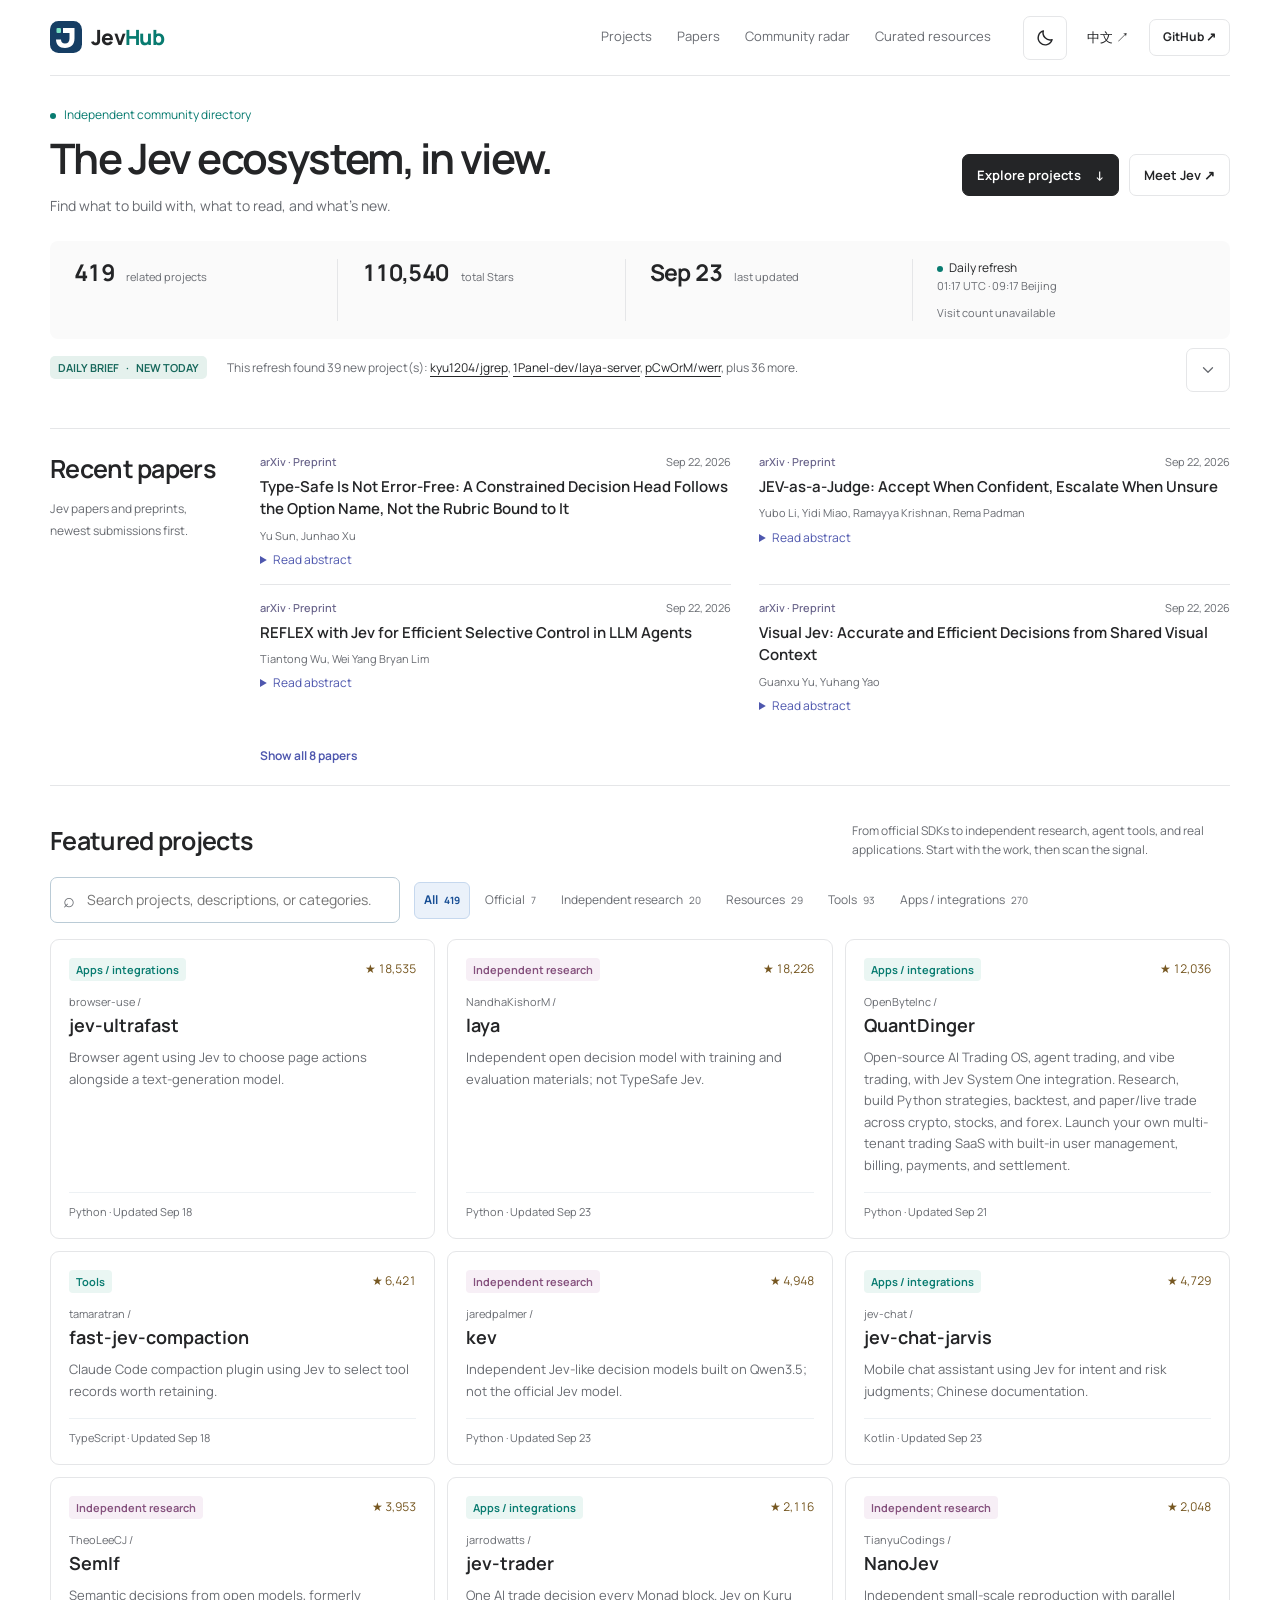
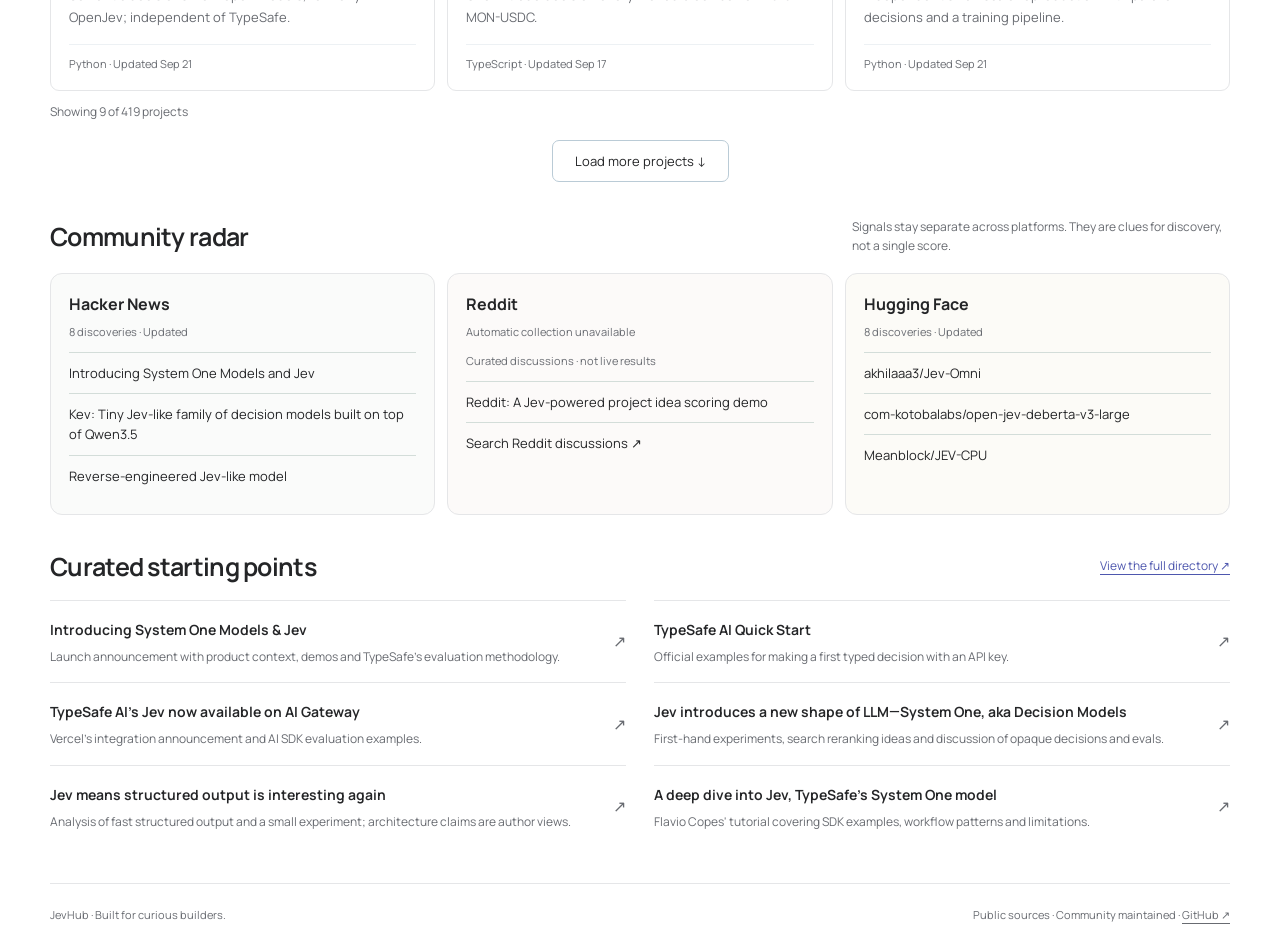
==== commit e33fc992: "feat: expand daily brief to show all new projects" ====
--- a/site/en/index.html
+++ b/site/en/index.html
@@ -20,7 +20,7 @@
     <main id="top">
       <section class="hero shell"><div class="hero-copy"><p class="eyebrow"><i></i> Independent community directory</p><h1>The Jev ecosystem, in view.</h1><p class="lede">Find what to build with, what to read, and what’s new.</p><div class="hero-actions"><a class="button primary" href="#projects">Explore projects <span>↓</span></a><a class="button quiet" href="https://docs.typesafe.ai/introduction" target="_blank" rel="noreferrer">Meet Jev ↗</a></div></div></section>
       <section class="stats shell" aria-label="Overview"><div><strong id="repo-count">—</strong><span>related projects</span></div><div><strong id="star-count">—</strong><span>total Stars</span></div><div><strong id="updated-at">—</strong><span>last updated</span></div><div class="stats-note"><span class="live-dot"></span>Daily refresh<br /><small>01:17 UTC · 09:17 Beijing</small><a class="site-visits" href="https://hits.sh/frontierlabai.github.io/JevHub/site/" title="Approximate website visits, not unique visitors"><img id="site-visit-counter" src="https://hits.sh/frontierlabai.github.io/JevHub/site.svg?label=Visits&amp;color=163e64&amp;labelColor=182129" alt="Website visits" height="20" referrerpolicy="no-referrer"><span id="visits-unavailable" hidden>Visit count unavailable</span></a></div></section>
-      <section id="brief" class="brief shell" aria-label="Daily brief"><div class="brief-kicker">DAILY BRIEF <span>·</span> NEW TODAY</div><p id="brief-text">The next successful refresh will generate the daily brief.</p></section>
+      <section id="brief" class="brief shell" aria-label="Daily brief"><div class="brief-kicker">DAILY BRIEF <span>·</span> NEW TODAY</div><p id="brief-text">The next successful refresh will generate the daily brief.</p><button id="brief-toggle" class="brief-toggle" type="button" aria-expanded="false" aria-controls="brief-projects" aria-label="Show new projects" title="Show new projects" hidden><svg viewBox="0 0 24 24" aria-hidden="true"><path d="m6 9 6 6 6-6"/></svg></button><div id="brief-projects" class="brief-projects" hidden></div></section>
       <section id="papers" class="papers-section"><div class="shell"><div class="section-heading compact"><div><h2>Recent papers</h2></div><p class="section-intro">Jev papers and preprints, newest submissions first.</p></div><div id="papers-list" class="papers-list"></div><button id="papers-more" class="papers-more" type="button" aria-expanded="false" aria-controls="papers-list" hidden>Show all papers</button></div></section>
       <section id="projects" class="section shell"><div class="section-heading"><div><h2>Featured projects</h2></div><p class="section-intro">From official SDKs to independent research, agent tools, and real applications. Start with the work, then scan the signal.</p></div><div class="toolbar"><label class="search"><span>⌕</span><input id="search" aria-label="Search projects" type="search" placeholder="Search projects, descriptions, or categories…" /></label><div id="filters" class="filters" role="group" aria-label="Project categories"></div></div><div id="projects-grid" class="project-grid" aria-live="polite"></div><p id="project-results" class="result-count" aria-live="polite"></p>
         <button hidden id="load-more" class="load-more" type="button">Load more projects <span>↓</span></button></section>
--- a/site/styles.css
+++ b/site/styles.css
@@ -214,3 +214,23 @@
 [data-theme="dark"] .radar-card { background: #202724; }
 [data-theme="dark"] .radar-card:nth-child(2) { background: #292422; }
 [data-theme="dark"] .radar-card:nth-child(3) { background: #28271f; }
+
+.brief { display: grid; grid-template-columns: auto minmax(0, 1fr) 44px; align-items: start; gap: 12px 20px; }
+.brief > #brief-text { padding-top: 3px; }
+.brief-toggle { display: flex; align-items: center; justify-content: center; width: 44px; height: 44px; margin-top: -8px; padding: 12px; border: 1px solid var(--line); border-radius: 7px; background: transparent; color: var(--muted); }
+.brief-toggle:hover { color: var(--ink); background: var(--surface); }
+.brief-toggle svg { width: 18px; height: 18px; fill: none; stroke: currentColor; stroke-width: 1.7; stroke-linecap: round; stroke-linejoin: round; }
+.brief-toggle[aria-expanded="true"] svg { transform: rotate(180deg); }
+.brief-projects { grid-column: 1 / -1; display: grid; grid-template-columns: repeat(2, minmax(0, 1fr)); gap: 0 28px; padding: 0 16px; background: var(--surface); border: 1px solid var(--line); border-radius: 8px; }
+.brief-project { min-width: 0; padding: 14px 0; border-top: 1px solid var(--line); }
+.brief-project:nth-child(-n+2) { border-top: 0; }
+.brief-project > div { display: flex; justify-content: space-between; gap: 12px; }
+.brief-project a { font-size: 13px; font-weight: 650; overflow-wrap: anywhere; }
+.brief-project p { margin-top: 6px; font-size: 12px; line-height: 1.7; }
+@media (max-width: 600px) {
+  .brief { grid-template-columns: minmax(0, 1fr) 44px; gap: 8px; }
+  .brief-toggle { grid-column: 2; grid-row: 1; }
+  .brief > #brief-text { grid-column: 1 / -1; margin-top: 0; }
+  .brief-projects { grid-template-columns: minmax(0, 1fr); }
+  .brief-project:nth-child(2) { border-top: 1px solid var(--line); }
+}
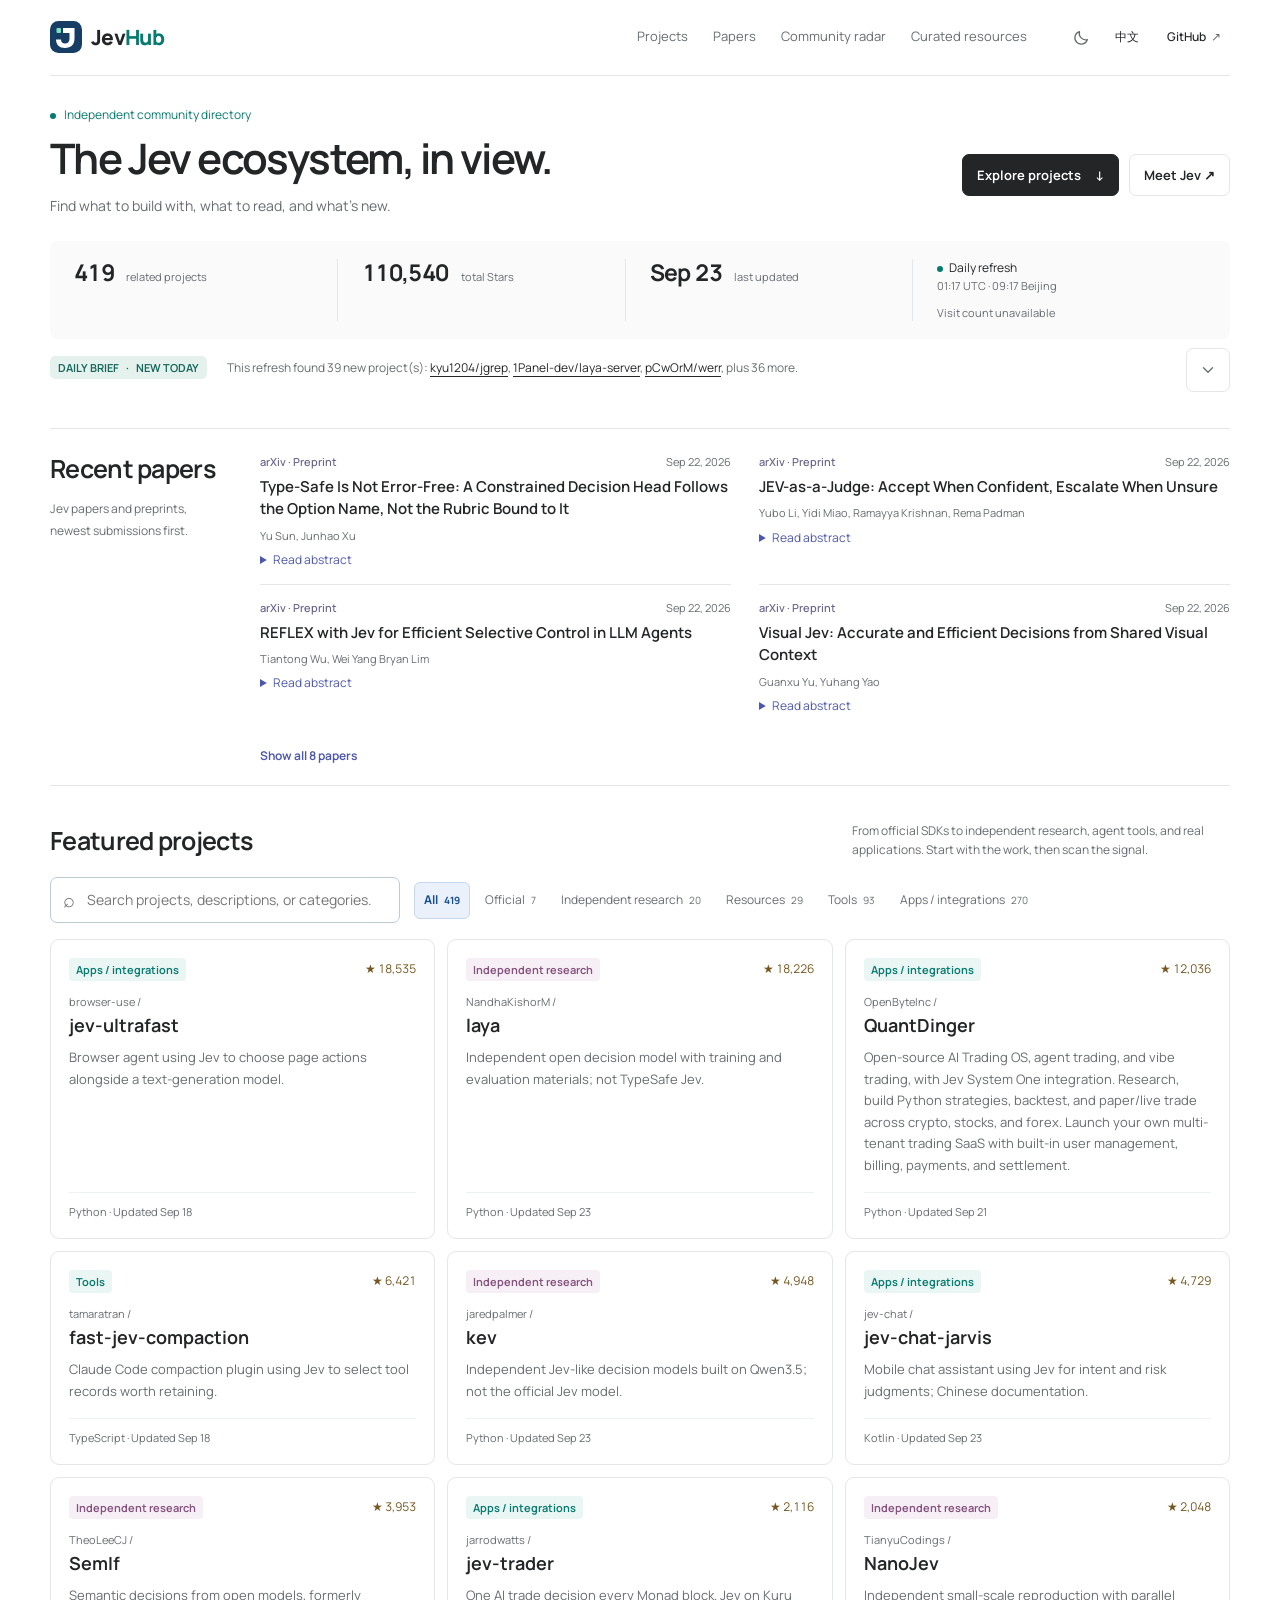
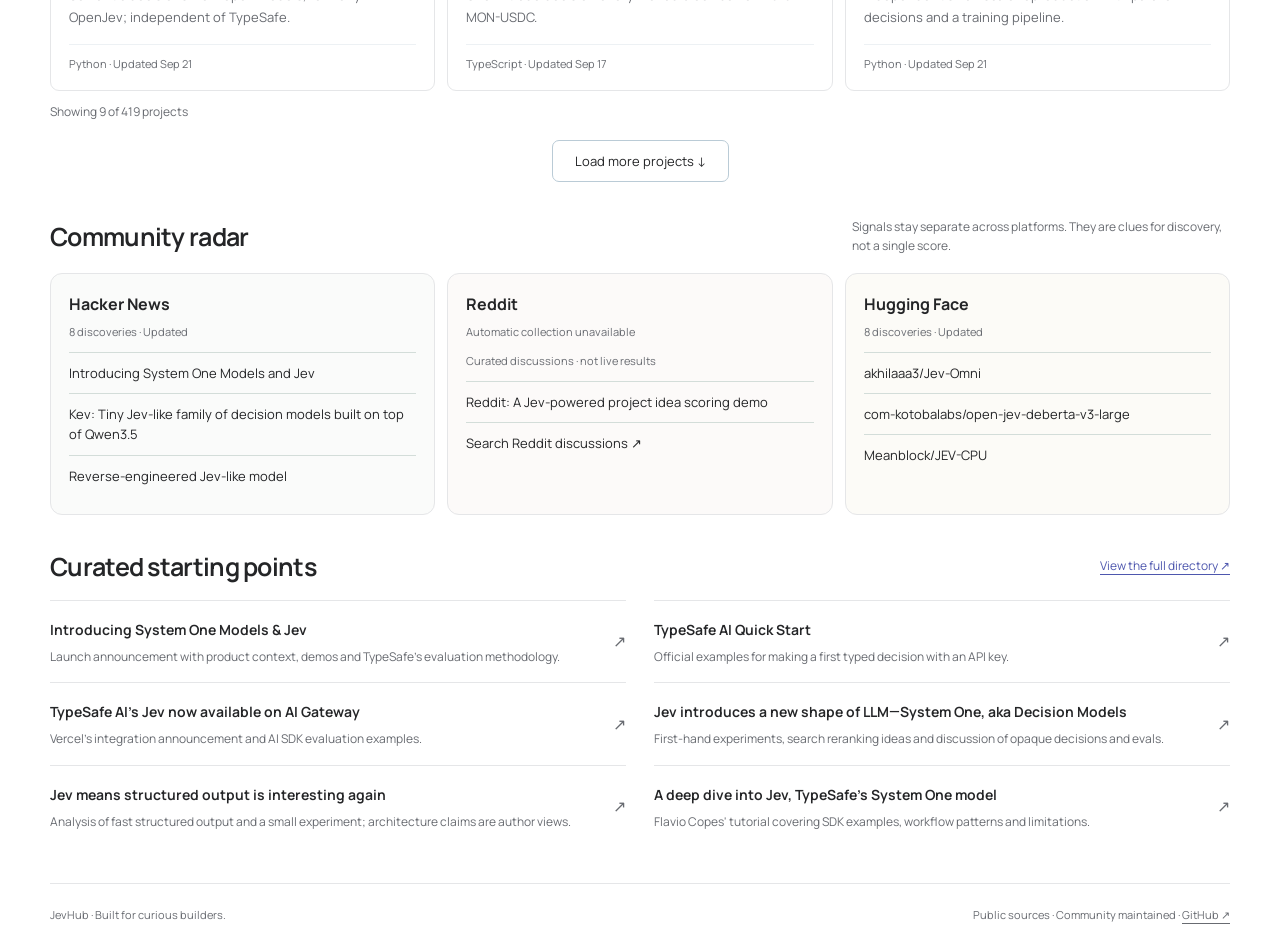
==== commit a1521264: "design: unify header utility controls" ====
--- a/site/en/index.html
+++ b/site/en/index.html
@@ -15,7 +15,7 @@
     <header class="topbar shell">
       <a class="brand" href="../" aria-label="JevHub home"><img class="brand-logo" src="../logo.svg" alt="" /><span>Jev<span class="brand-accent">Hub</span></span></a>
       <nav aria-label="Main navigation"><a href="#projects">Projects</a><a href="#papers">Papers</a><a href="#radar">Community radar</a><a href="#resources">Curated resources</a></nav>
-      <div class="top-actions"><button class="theme-toggle" type="button" aria-label="Switch to dark mode" title="Switch to dark mode" aria-pressed="false"><svg class="theme-moon" viewBox="0 0 24 24" aria-hidden="true"><path d="M20.5 14A8.5 8.5 0 0 1 10 3.5 8.5 8.5 0 1 0 20.5 14Z"/></svg><svg class="theme-sun" viewBox="0 0 24 24" aria-hidden="true"><circle cx="12" cy="12" r="4"/><path d="M12 2v2m0 16v2M2 12h2m16 0h2M5 5l1.5 1.5m11 11L19 19M5 19l1.5-1.5m11-11L19 5"/></svg></button><a class="language" href="../">中文 <span>↗</span></a><a class="repo-link" href="https://github.com/frontierlabai/JevHub" target="_blank" rel="noreferrer">GitHub <span>↗</span></a></div>
+      <div class="top-actions"><button class="theme-toggle" type="button" aria-label="Switch to dark mode" title="Switch to dark mode" aria-pressed="false"><svg class="theme-moon" viewBox="0 0 24 24" aria-hidden="true"><path d="M20.5 14A8.5 8.5 0 0 1 10 3.5 8.5 8.5 0 1 0 20.5 14Z"/></svg><svg class="theme-sun" viewBox="0 0 24 24" aria-hidden="true"><circle cx="12" cy="12" r="4"/><path d="M12 2v2m0 16v2M2 12h2m16 0h2M5 5l1.5 1.5m11 11L19 19M5 19l1.5-1.5m11-11L19 5"/></svg></button><a class="language" href="../">中文</a><a class="repo-link" href="https://github.com/frontierlabai/JevHub" target="_blank" rel="noreferrer">GitHub <span>↗</span></a></div>
     </header>
     <main id="top">
       <section class="hero shell"><div class="hero-copy"><p class="eyebrow"><i></i> Independent community directory</p><h1>The Jev ecosystem, in view.</h1><p class="lede">Find what to build with, what to read, and what’s new.</p><div class="hero-actions"><a class="button primary" href="#projects">Explore projects <span>↓</span></a><a class="button quiet" href="https://docs.typesafe.ai/introduction" target="_blank" rel="noreferrer">Meet Jev ↗</a></div></div></section>
--- a/site/styles.css
+++ b/site/styles.css
@@ -31,10 +31,11 @@
 nav a { font-size: 13px; text-decoration: none; color: var(--muted); padding-block: 12px; border-bottom: 2px solid transparent; }
 nav a[aria-current="location"] { color: var(--ink); border-bottom-color: var(--teal); }
 nav a:hover, .language:hover { color: var(--blue); }
-.top-actions { display: flex; align-items: center; gap: 20px; }
-.language { text-decoration: none; font-size: 13px; }
-.repo-link { padding: 8px 13px; border: 1px solid var(--line); border-radius: 7px; font-size: 12px; text-decoration: none; font-weight: 700; }
-.repo-link:hover { background: var(--surface); }
+.top-actions { display: flex; align-items: center; gap: 2px; }
+.language { display: inline-flex; align-items: center; justify-content: center; min-width: 44px; height: 44px; padding: 0 8px; border-radius: 6px; text-decoration: none; font-size: 12px; font-weight: 550; }
+.repo-link { display: inline-flex; align-items: center; gap: 5px; height: 44px; margin-left: 7px; padding: 0 9px; border: 0; border-radius: 6px; font-size: 12px; text-decoration: none; font-weight: 550; }
+.repo-link span { color: var(--muted); font-size: 12px; }
+.repo-link:hover, .language:hover { background: var(--surface); }
 .hero { padding-block: 30px 24px; }
 .hero-copy { display: grid; grid-template-columns: minmax(0, 1fr) auto; column-gap: 24px; }
 .eyebrow { margin: 0 0 8px; font-size: 12px; color: var(--teal); }
@@ -145,7 +146,7 @@
 @media (max-width: 600px) {
   .shell { width: calc(100% - 32px); }
   .brand { font-size: 20px; }.brand-logo { width: 28px; height: 28px; }
-  .top-actions { gap: 8px; }
+  .top-actions { gap: 2px; }
   nav { justify-content: space-between; gap: 8px; }
   nav a { font-size: 12px; }
   .hero { padding-block: 22px; }
@@ -185,9 +186,9 @@
 }
 
 /* The two themes share layout and category meanings. */
-.theme-toggle { display: inline-flex; align-items: center; justify-content: center; flex-shrink: 0; width: 44px; height: 44px; padding: 11px; border: 1px solid var(--line); border-radius: 7px; color: var(--ink); background: transparent; }
+.theme-toggle { display: inline-flex; align-items: center; justify-content: center; flex-shrink: 0; width: 44px; height: 44px; padding: 13px; border: 0; border-radius: 6px; color: var(--muted); background: transparent; }
 .theme-toggle:hover { background: var(--surface); }
-.theme-toggle svg { width: 20px; height: 20px; fill: none; stroke: currentColor; stroke-width: 1.7; stroke-linecap: round; stroke-linejoin: round; }
+.theme-toggle svg { width: 18px; height: 18px; fill: none; stroke: currentColor; stroke-width: 1.7; stroke-linecap: round; stroke-linejoin: round; }
 .theme-toggle .theme-sun { display: none; }
 :root[data-theme="dark"] { color-scheme: dark; --page: #181a1e; --ink: #eaebee; --muted: #a8adb7; --line: #343840; --surface: #25282e; --blue: #aab3ff; --teal: #7dd6c5; --berry: #d4abd0; --amber: #e3c18a; }
 [data-theme="dark"] .theme-moon { display: none; }
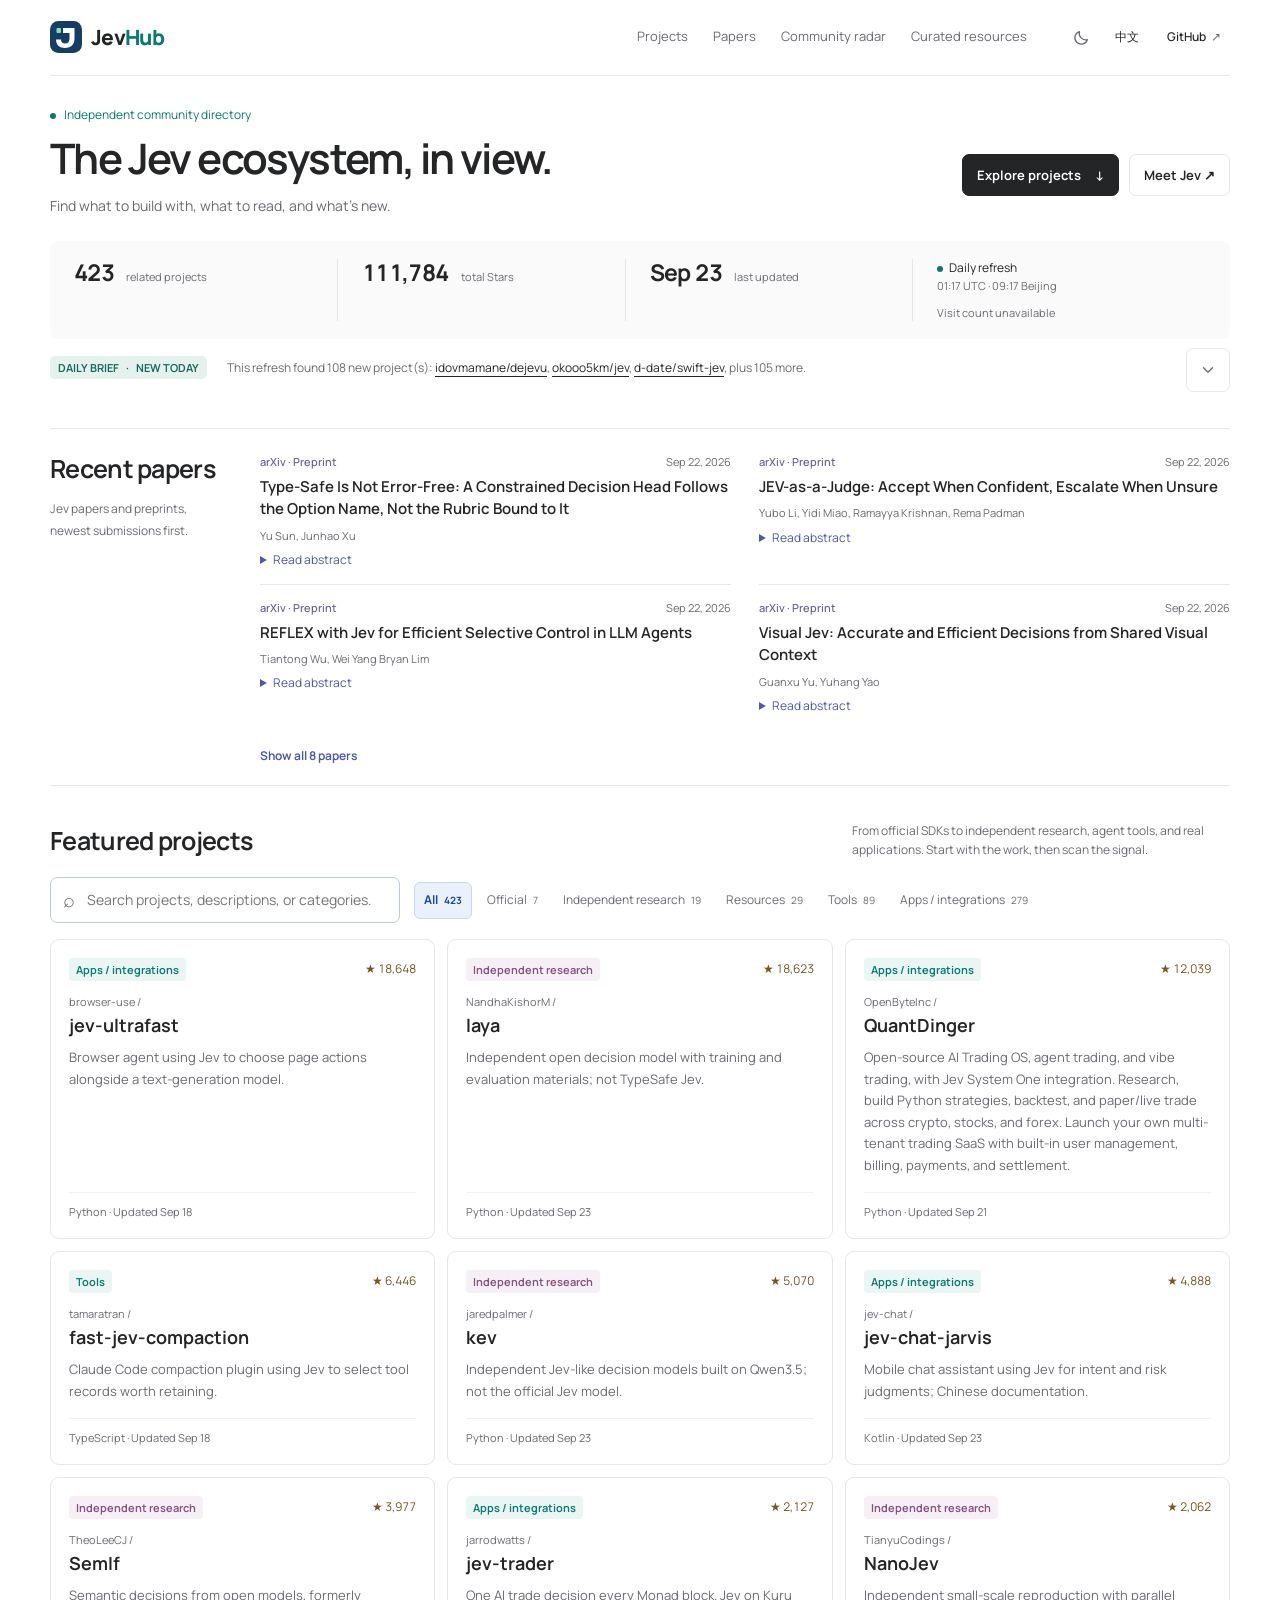
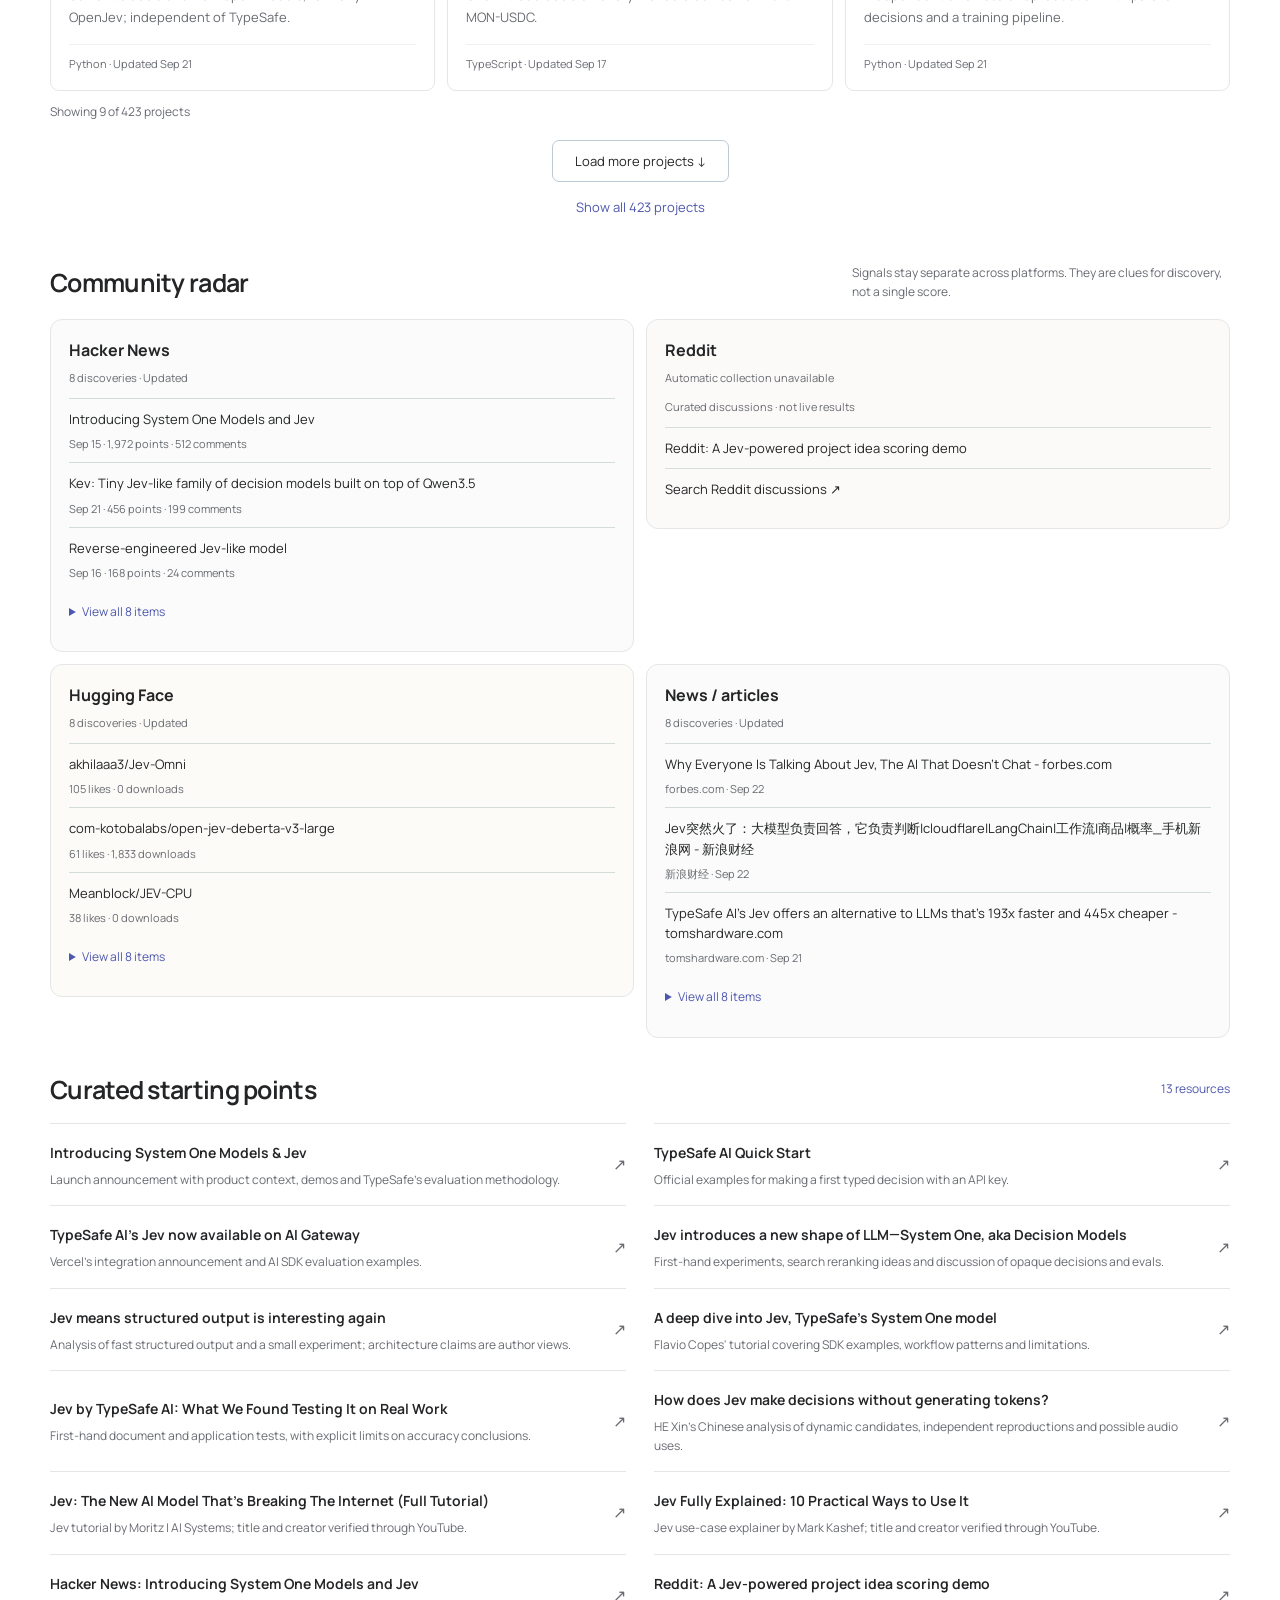
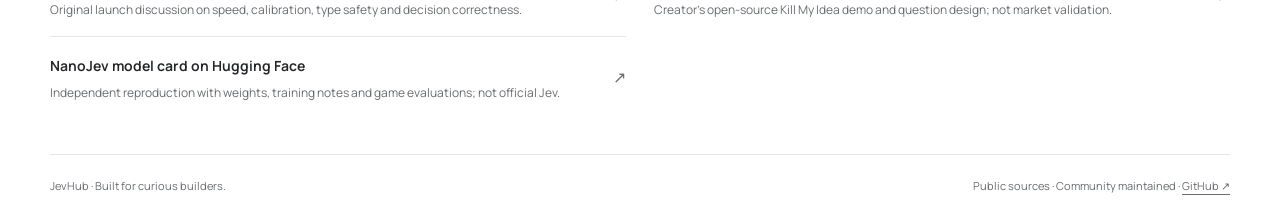
==== commit 837fceb8: "feat: make full discovery directory available on the website" ====
--- a/site/en/index.html
+++ b/site/en/index.html
@@ -23,9 +23,9 @@
       <section id="brief" class="brief shell" aria-label="Daily brief"><div class="brief-kicker">DAILY BRIEF <span>·</span> NEW TODAY</div><p id="brief-text">The next successful refresh will generate the daily brief.</p><button id="brief-toggle" class="brief-toggle" type="button" aria-expanded="false" aria-controls="brief-projects" aria-label="Show new projects" title="Show new projects" hidden><svg viewBox="0 0 24 24" aria-hidden="true"><path d="m6 9 6 6 6-6"/></svg></button><div id="brief-projects" class="brief-projects" hidden></div></section>
       <section id="papers" class="papers-section"><div class="shell"><div class="section-heading compact"><div><h2>Recent papers</h2></div><p class="section-intro">Jev papers and preprints, newest submissions first.</p></div><div id="papers-list" class="papers-list"></div><button id="papers-more" class="papers-more" type="button" aria-expanded="false" aria-controls="papers-list" hidden>Show all papers</button></div></section>
       <section id="projects" class="section shell"><div class="section-heading"><div><h2>Featured projects</h2></div><p class="section-intro">From official SDKs to independent research, agent tools, and real applications. Start with the work, then scan the signal.</p></div><div class="toolbar"><label class="search"><span>⌕</span><input id="search" aria-label="Search projects" type="search" placeholder="Search projects, descriptions, or categories…" /></label><div id="filters" class="filters" role="group" aria-label="Project categories"></div></div><div id="projects-grid" class="project-grid" aria-live="polite"></div><p id="project-results" class="result-count" aria-live="polite"></p>
-        <button hidden id="load-more" class="load-more" type="button">Load more projects <span>↓</span></button></section>
+        <button hidden id="load-more" class="load-more" type="button">Load more projects <span>↓</span></button><button hidden id="show-all-projects" class="load-more" type="button">Show all projects</button></section>
       <section id="radar" class="section shell split-section"><div class="section-heading compact"><div><h2>Community radar</h2></div><p class="section-intro">Signals stay separate across platforms. They are clues for discovery, not a single score.</p></div><div id="radar-grid" class="radar-grid"></div></section>
-      <section id="resources" class="section shell resources-section"><div class="section-heading compact"><div><h2>Curated starting points</h2></div><a class="text-link" href="https://github.com/frontierlabai/JevHub/blob/main/README.en.md#curated-resources">View the full directory ↗</a></div><div id="resources-list" class="resources-list"></div></section>
+      <section id="resources" class="section shell resources-section"><div class="section-heading compact"><div><h2>Curated starting points</h2></div><span id="resources-count" class="text-link"></span></div><div id="resources-list" class="resources-list"></div></section>
     </main>
     <footer class="shell footer"><span>JevHub · Built for curious builders.</span><span>Public sources · Community maintained · <a href="https://github.com/frontierlabai/JevHub" target="_blank" rel="noreferrer">GitHub ↗</a></span></footer>
     <script src="../app.js"></script>
--- a/site/styles.css
+++ b/site/styles.css
@@ -235,3 +235,10 @@
   .brief-projects { grid-template-columns: minmax(0, 1fr); }
   .brief-project:nth-child(2) { border-top: 1px solid var(--line); }
 }
+
+#show-all-projects { border-color: transparent; margin-top: 4px; color: var(--blue); }
+.radar-grid { grid-template-columns: repeat(2, minmax(0, 1fr)); align-items: start; }
+.radar-entry p { margin: -4px 0 10px; color: var(--muted); font-size: 11px; overflow-wrap: anywhere; }
+.radar-more summary { padding-block: 12px; color: var(--blue); font-size: 12px; }
+.retry-data { padding: 8px 12px; border: 1px solid var(--line); border-radius: 6px; background: var(--surface); color: var(--ink); }
+@media (max-width: 600px) { .radar-grid { grid-template-columns: minmax(0, 1fr); } }
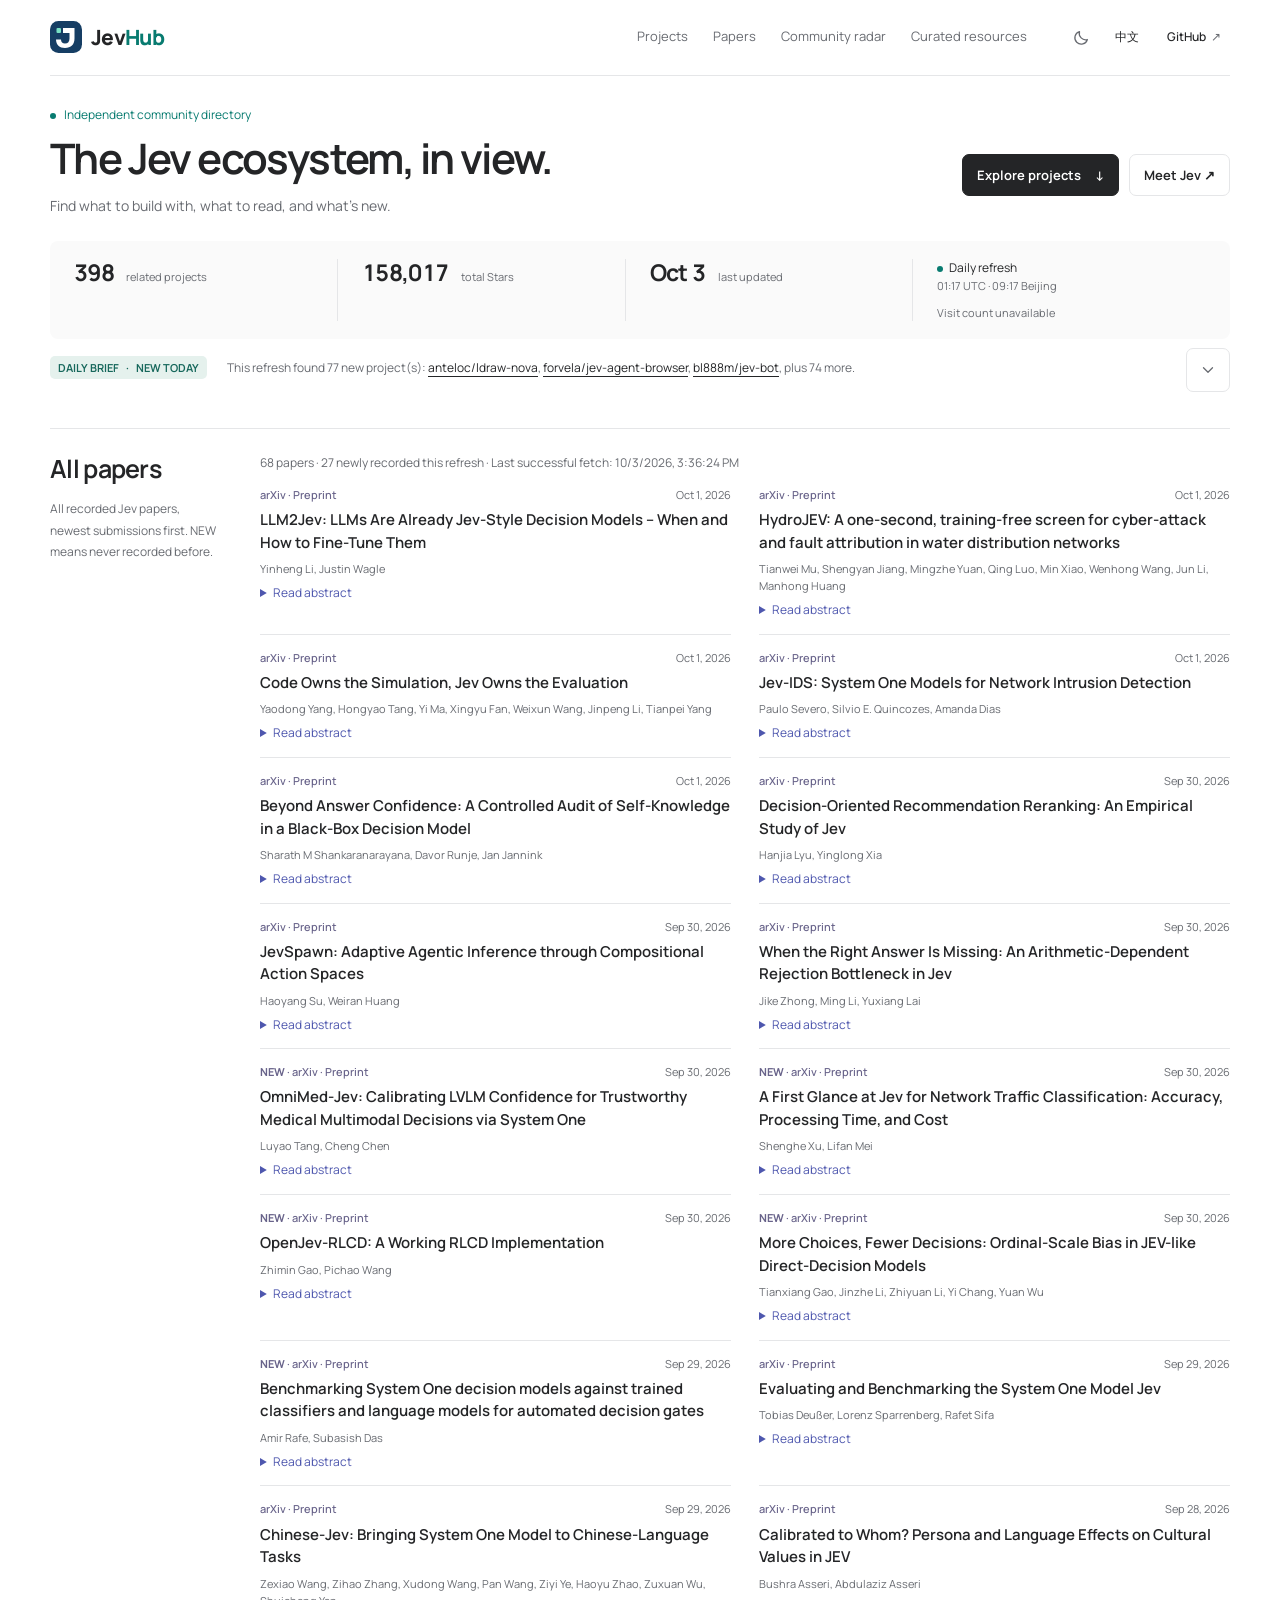
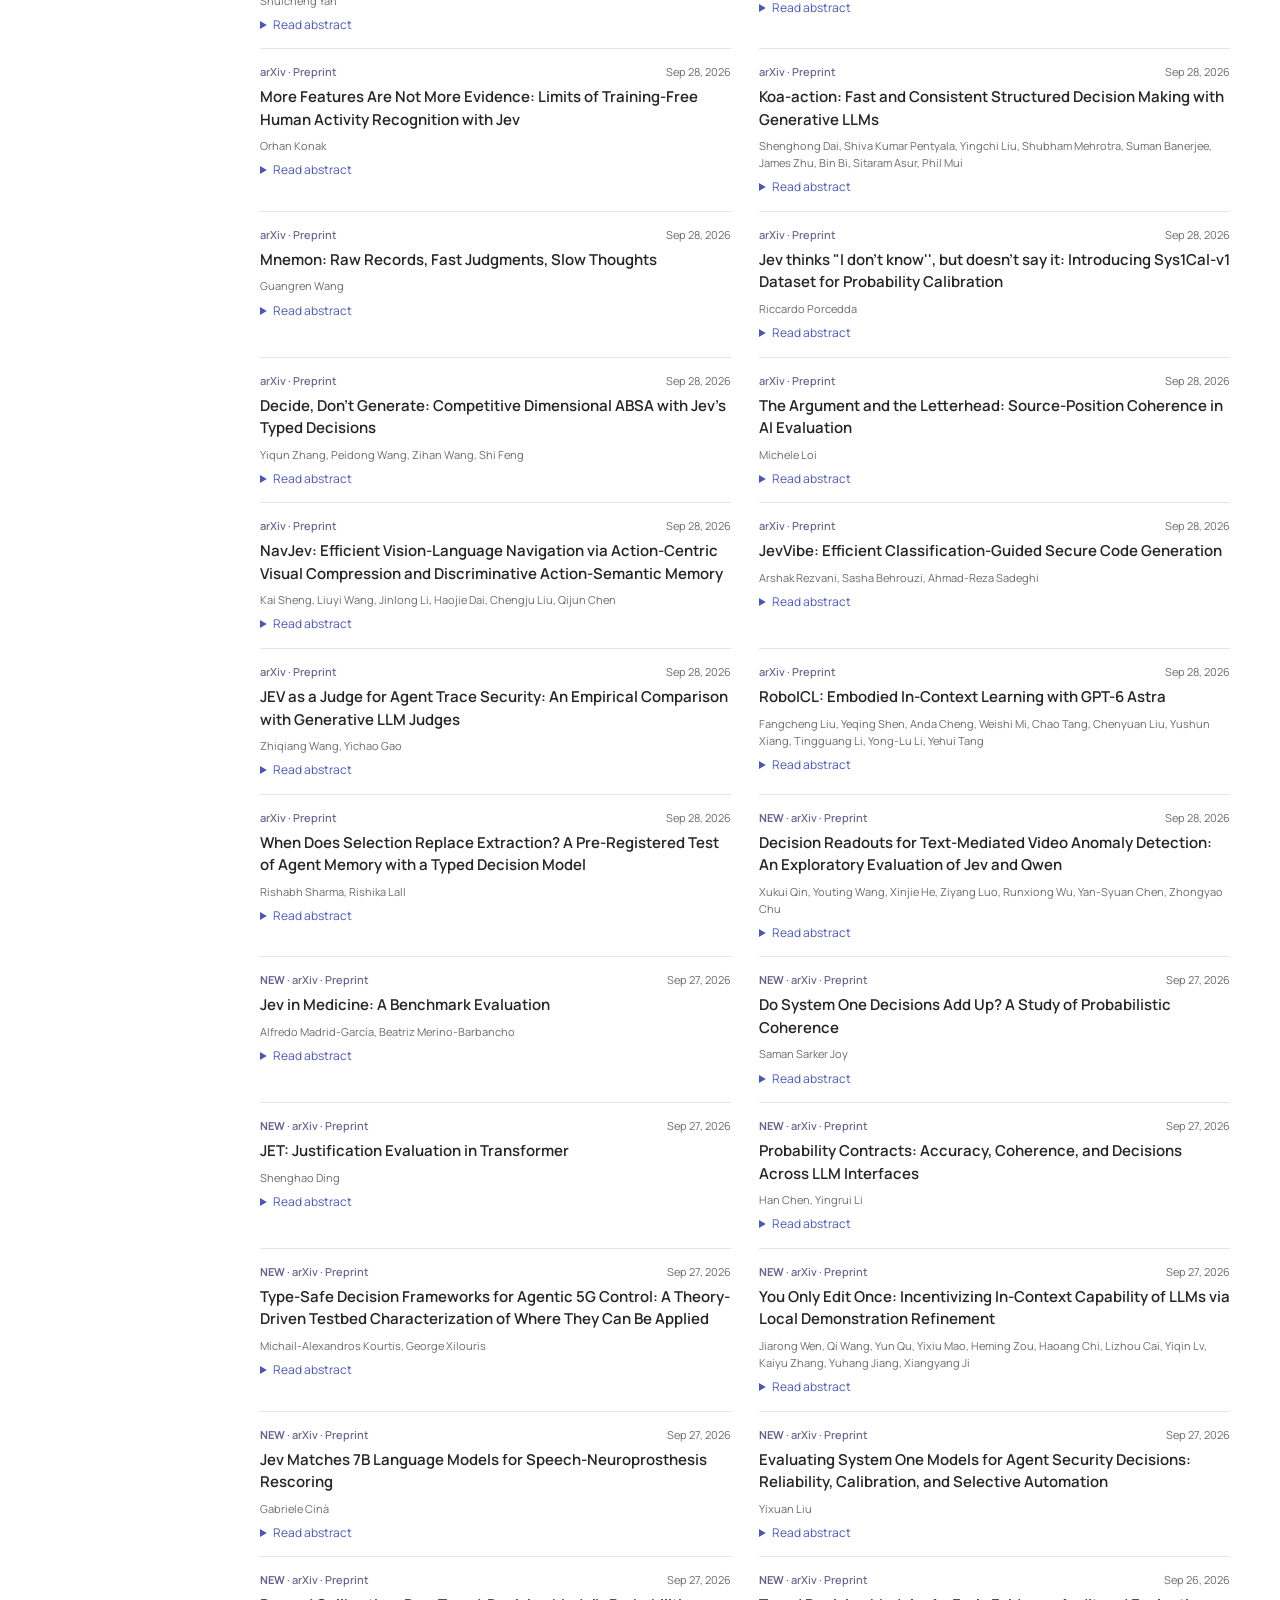
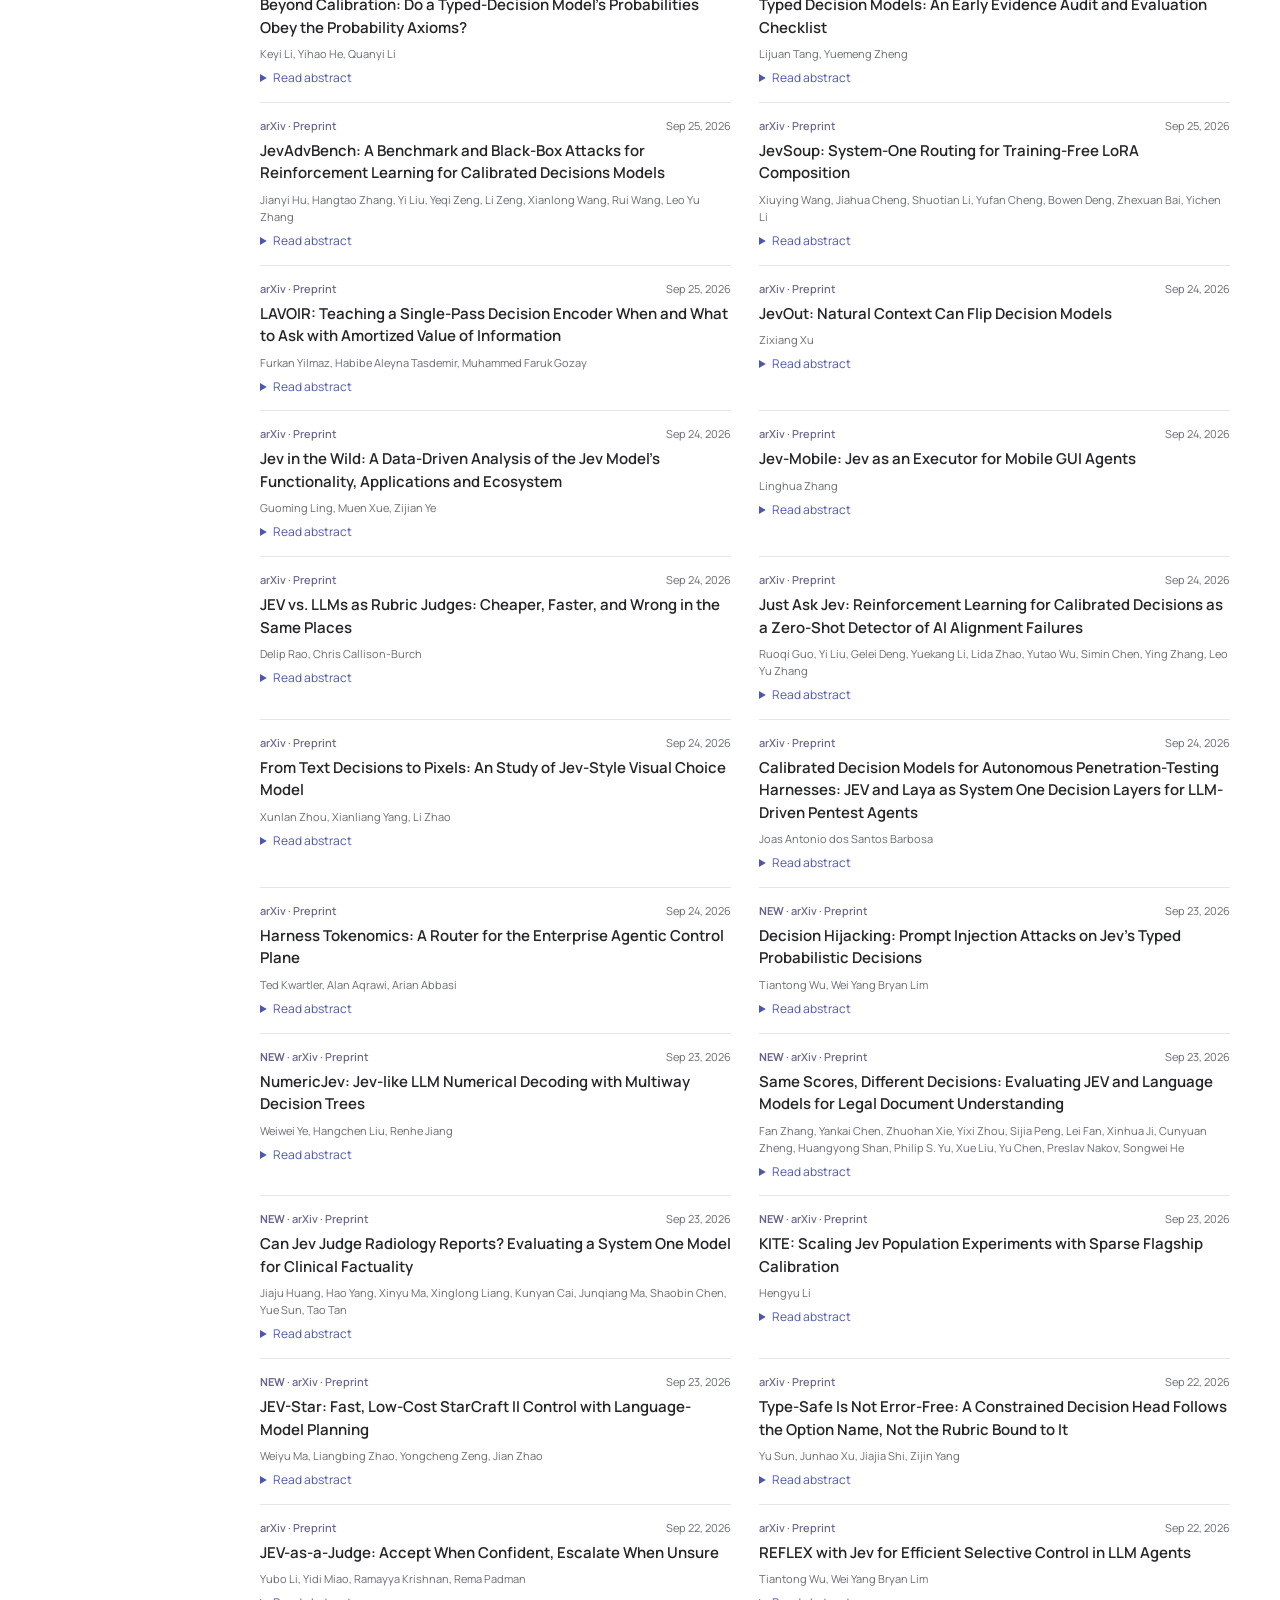
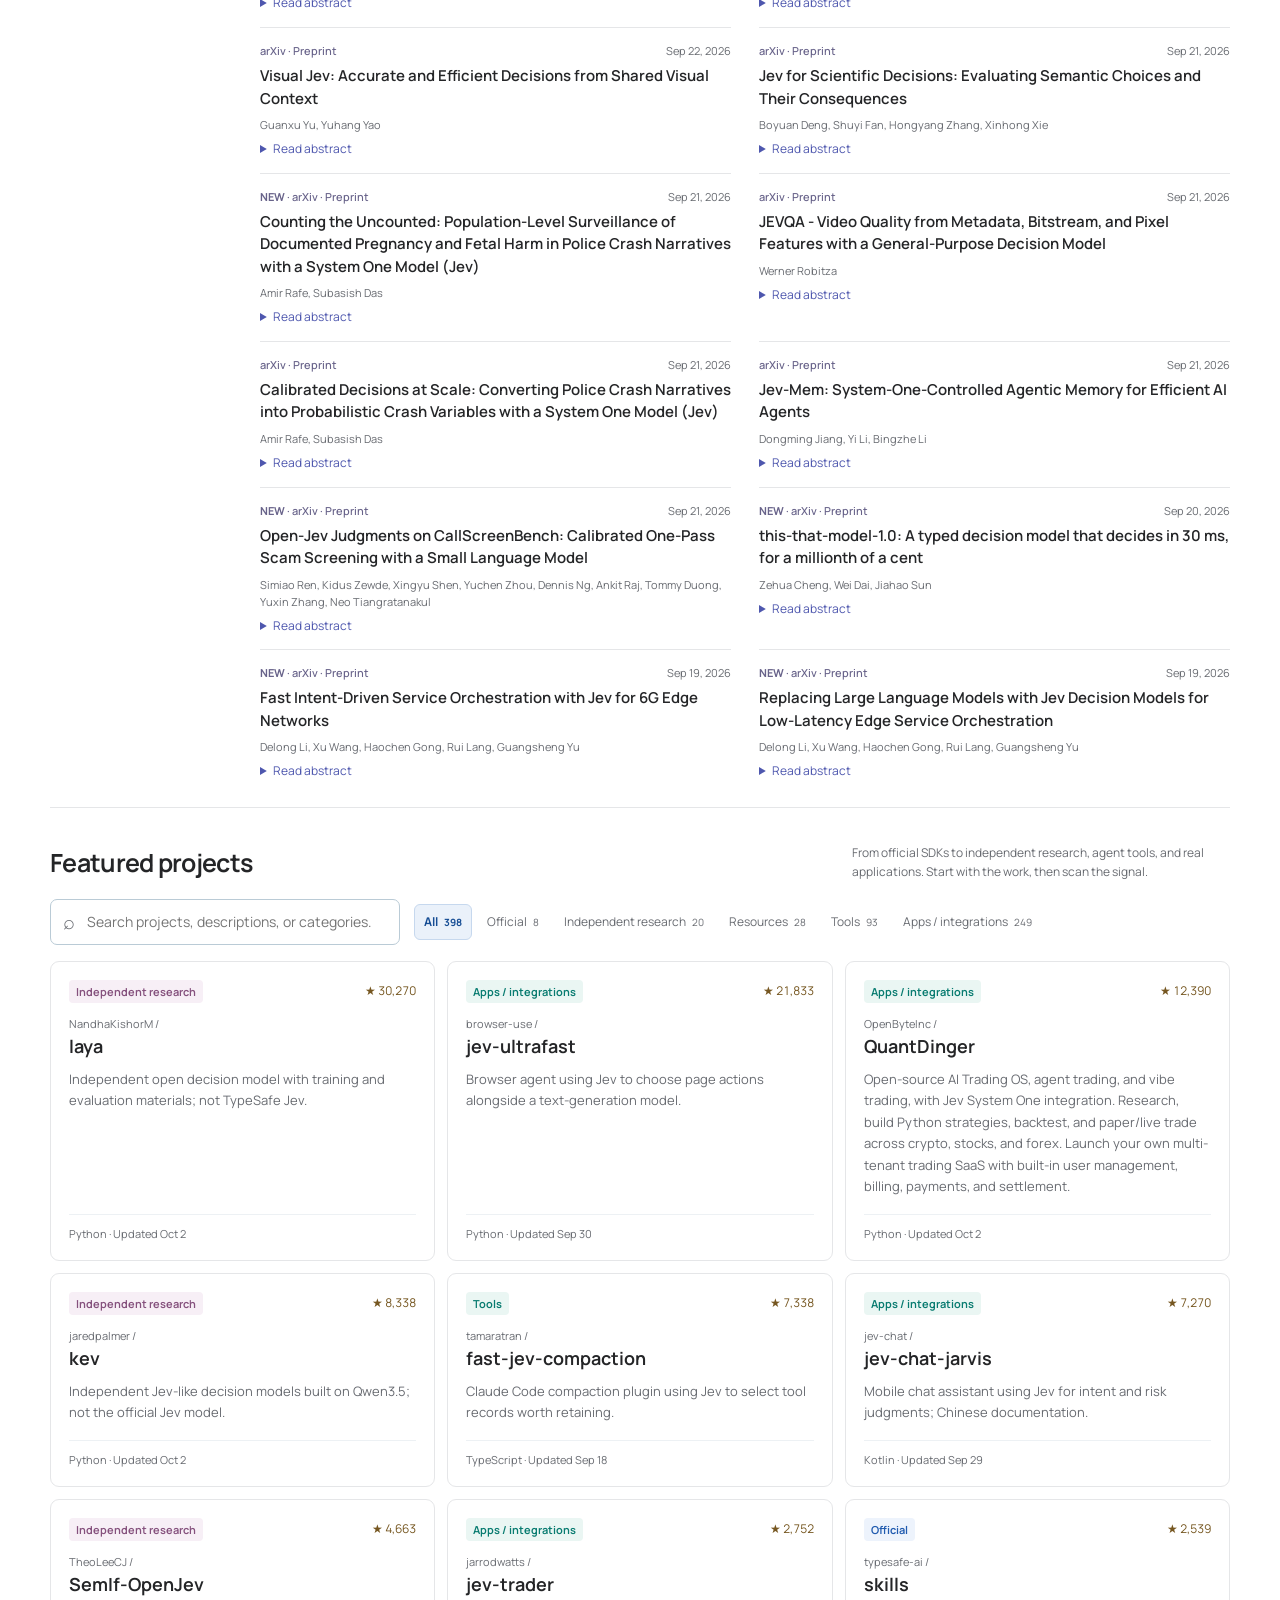
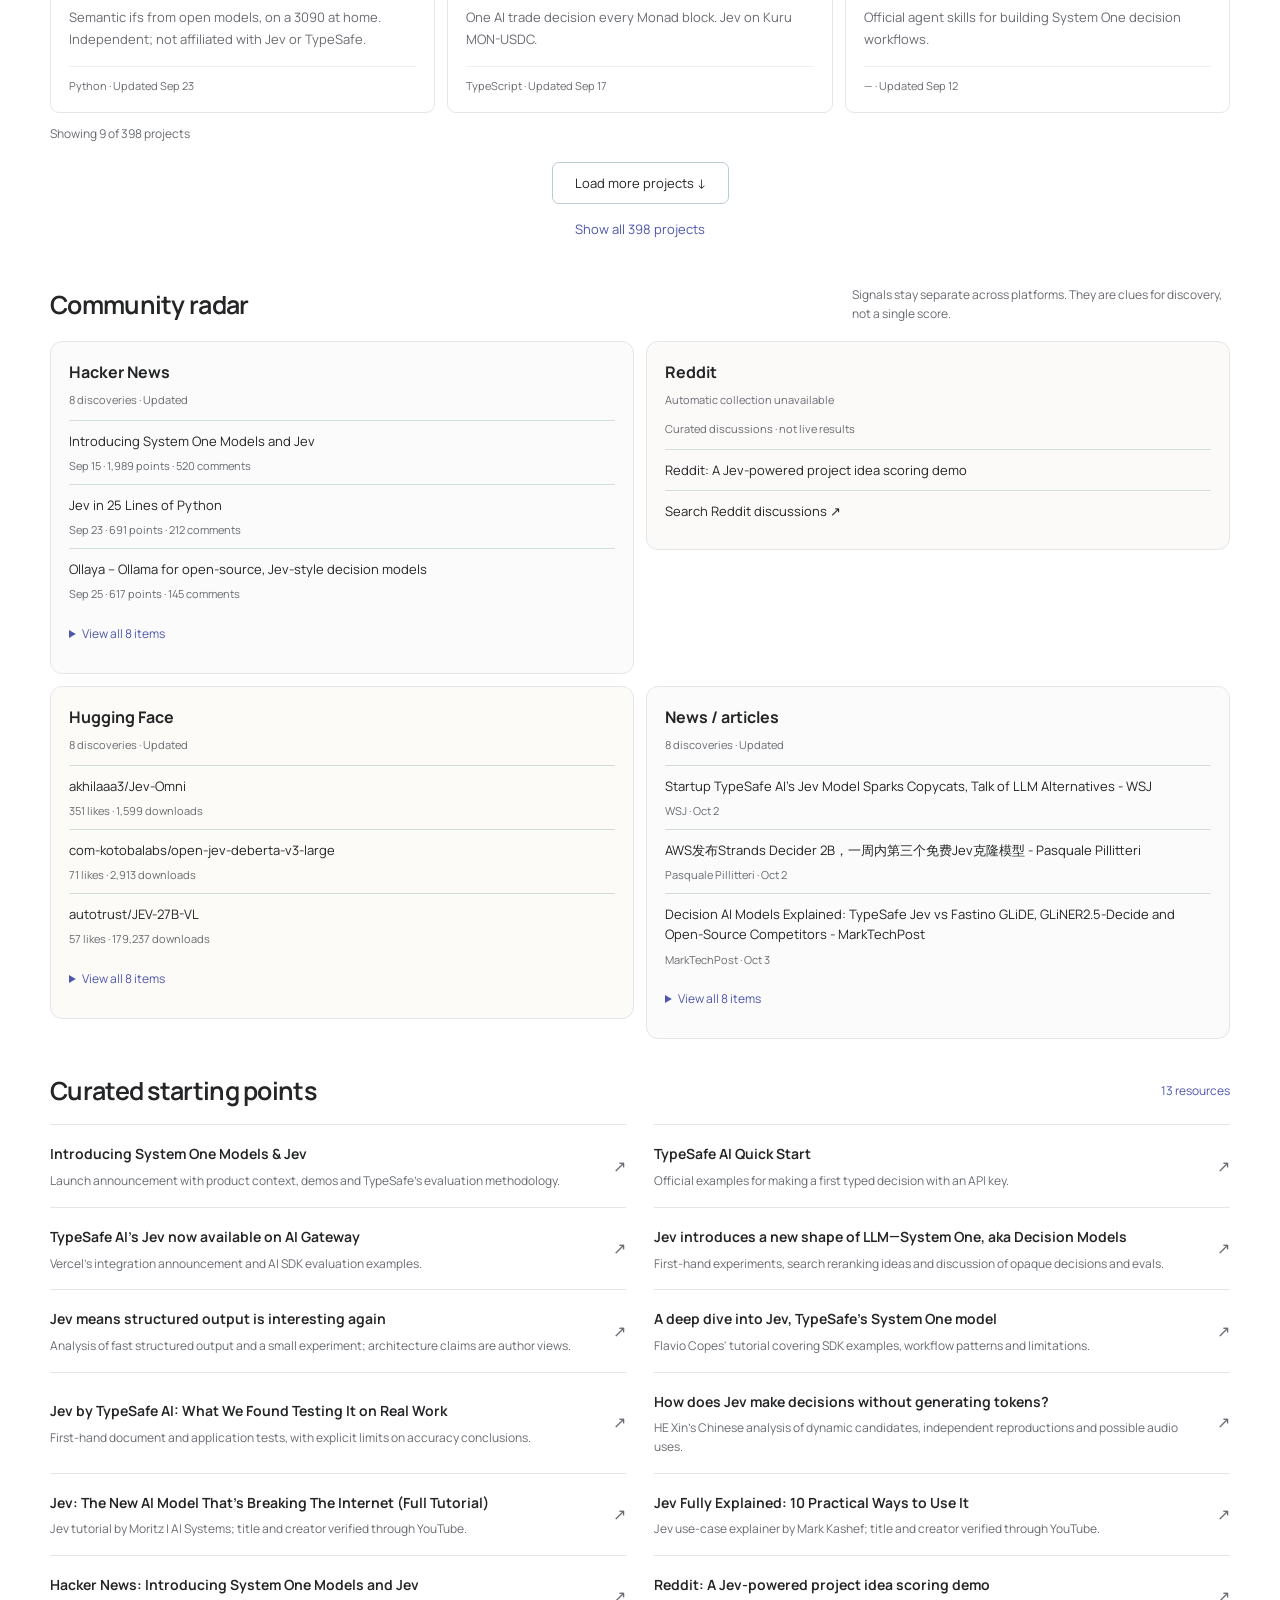
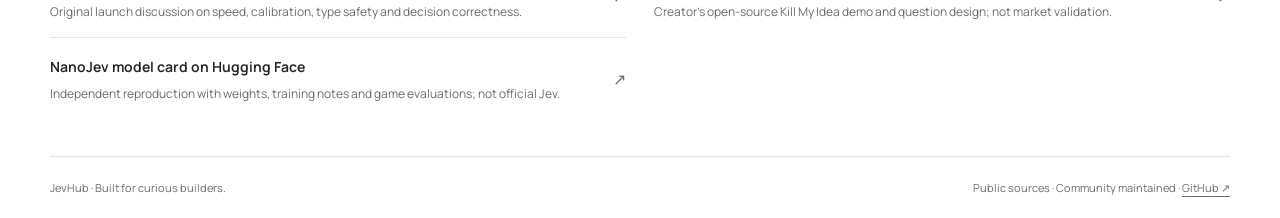
==== commit 6bb009f8: "fix: retain all arXiv papers and deduplicate new discoveries" ====
--- a/site/en/index.html
+++ b/site/en/index.html
@@ -21,7 +21,7 @@
       <section class="hero shell"><div class="hero-copy"><p class="eyebrow"><i></i> Independent community directory</p><h1>The Jev ecosystem, in view.</h1><p class="lede">Find what to build with, what to read, and what’s new.</p><div class="hero-actions"><a class="button primary" href="#projects">Explore projects <span>↓</span></a><a class="button quiet" href="https://docs.typesafe.ai/introduction" target="_blank" rel="noreferrer">Meet Jev ↗</a></div></div></section>
       <section class="stats shell" aria-label="Overview"><div><strong id="repo-count">—</strong><span>related projects</span></div><div><strong id="star-count">—</strong><span>total Stars</span></div><div><strong id="updated-at">—</strong><span>last updated</span></div><div class="stats-note"><span class="live-dot"></span>Daily refresh<br /><small>01:17 UTC · 09:17 Beijing</small><a class="site-visits" href="https://hits.sh/frontierlabai.github.io/JevHub/site/" title="Approximate website visits, not unique visitors"><img id="site-visit-counter" src="https://hits.sh/frontierlabai.github.io/JevHub/site.svg?label=Visits&amp;color=163e64&amp;labelColor=182129" alt="Website visits" height="20" referrerpolicy="no-referrer"><span id="visits-unavailable" hidden>Visit count unavailable</span></a></div></section>
       <section id="brief" class="brief shell" aria-label="Daily brief"><div class="brief-kicker">DAILY BRIEF <span>·</span> NEW TODAY</div><p id="brief-text">The next successful refresh will generate the daily brief.</p><button id="brief-toggle" class="brief-toggle" type="button" aria-expanded="false" aria-controls="brief-projects" aria-label="Show new projects" title="Show new projects" hidden><svg viewBox="0 0 24 24" aria-hidden="true"><path d="m6 9 6 6 6-6"/></svg></button><div id="brief-projects" class="brief-projects" hidden></div></section>
-      <section id="papers" class="papers-section"><div class="shell"><div class="section-heading compact"><div><h2>Recent papers</h2></div><p class="section-intro">Jev papers and preprints, newest submissions first.</p></div><div id="papers-list" class="papers-list"></div><button id="papers-more" class="papers-more" type="button" aria-expanded="false" aria-controls="papers-list" hidden>Show all papers</button></div></section>
+      <section id="papers" class="papers-section"><div class="shell"><div class="section-heading compact"><div><h2>All papers</h2></div><p class="section-intro">All recorded Jev papers, newest submissions first. NEW means never recorded before.</p></div><p id="papers-status" class="papers-status" aria-live="polite"></p><div id="papers-list" class="papers-list"></div></div></section>
       <section id="projects" class="section shell"><div class="section-heading"><div><h2>Featured projects</h2></div><p class="section-intro">From official SDKs to independent research, agent tools, and real applications. Start with the work, then scan the signal.</p></div><div class="toolbar"><label class="search"><span>⌕</span><input id="search" aria-label="Search projects" type="search" placeholder="Search projects, descriptions, or categories…" /></label><div id="filters" class="filters" role="group" aria-label="Project categories"></div></div><div id="projects-grid" class="project-grid" aria-live="polite"></div><p id="project-results" class="result-count" aria-live="polite"></p>
         <button hidden id="load-more" class="load-more" type="button">Load more projects <span>↓</span></button><button hidden id="show-all-projects" class="load-more" type="button">Show all projects</button></section>
       <section id="radar" class="section shell split-section"><div class="section-heading compact"><div><h2>Community radar</h2></div><p class="section-intro">Signals stay separate across platforms. They are clues for discovery, not a single score.</p></div><div id="radar-grid" class="radar-grid"></div></section>
--- a/site/styles.css
+++ b/site/styles.css
@@ -68,7 +68,9 @@
 .papers-section > .shell { display: grid; grid-template-columns: 180px minmax(0, 1fr); column-gap: 30px; border-top: 1px solid var(--line); border-bottom: 1px solid var(--line); padding-block: 24px 12px; }
 .papers-section .section-heading { display: block; margin: 0; }
 .papers-section .section-intro { margin-top: 14px; max-width: 24ch; line-height: 1.8; }
-.papers-section .papers-more { grid-column: 2; justify-self: start; }
+.papers-status { grid-column: 2; margin: 0 0 14px; color: var(--muted); font-size: 12px; line-height: 1.6; }
+.papers-section .section-heading { grid-row: 1 / span 2; }
+.papers-list { grid-column: 2; }
 
 .papers-section h2 { color: var(--ink); }
 .papers-section .section-intro, .papers-section .empty { color: var(--muted); }
@@ -83,8 +85,6 @@
 .paper p { margin: 6px 0 0; color: var(--muted); font-size: 11px; overflow-wrap: anywhere; }
 .paper details { margin-top: 7px; font-size: 12px; color: var(--blue); }
 .paper details p { font-size: 13px; line-height: 1.7; padding: 12px 14px; background: #f6f5fa; border-radius: 7px; }
-.papers-more { border: 0; background: transparent; color: var(--blue); padding: 10px 0 0; font-size: 12px; font-weight: 650; min-height: 44px; }
-.papers-more:hover { text-decoration: underline; }
 .toolbar { display: flex; flex-wrap: wrap; gap: 14px; align-items: center; margin-bottom: 16px; }
 .search { display: flex; align-items: center; gap: 10px; flex: 1 1 260px; max-width: 350px; border: 1px solid #bacbd6; border-radius: 7px; padding: 10px 12px; background: var(--page); }
 .search:focus-within { border-color: var(--blue); outline: 2px solid #c8dcf5; }
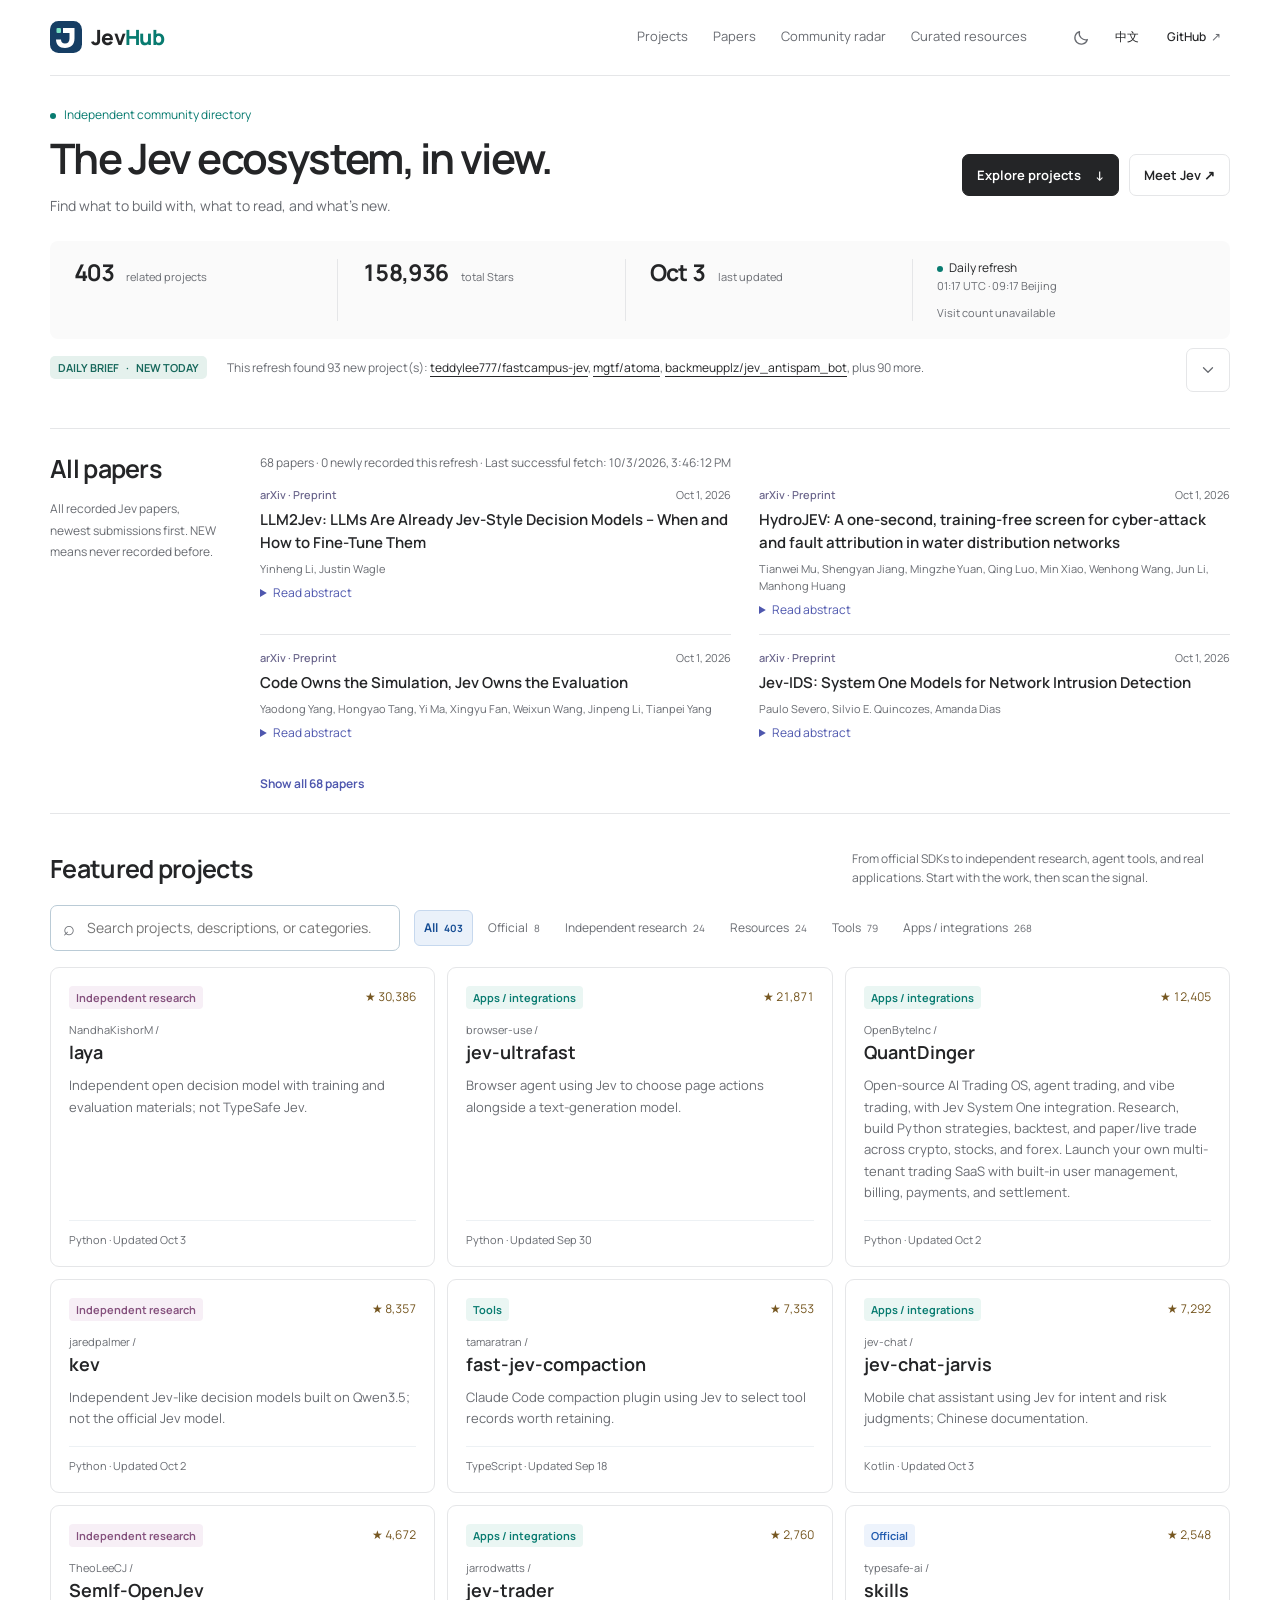
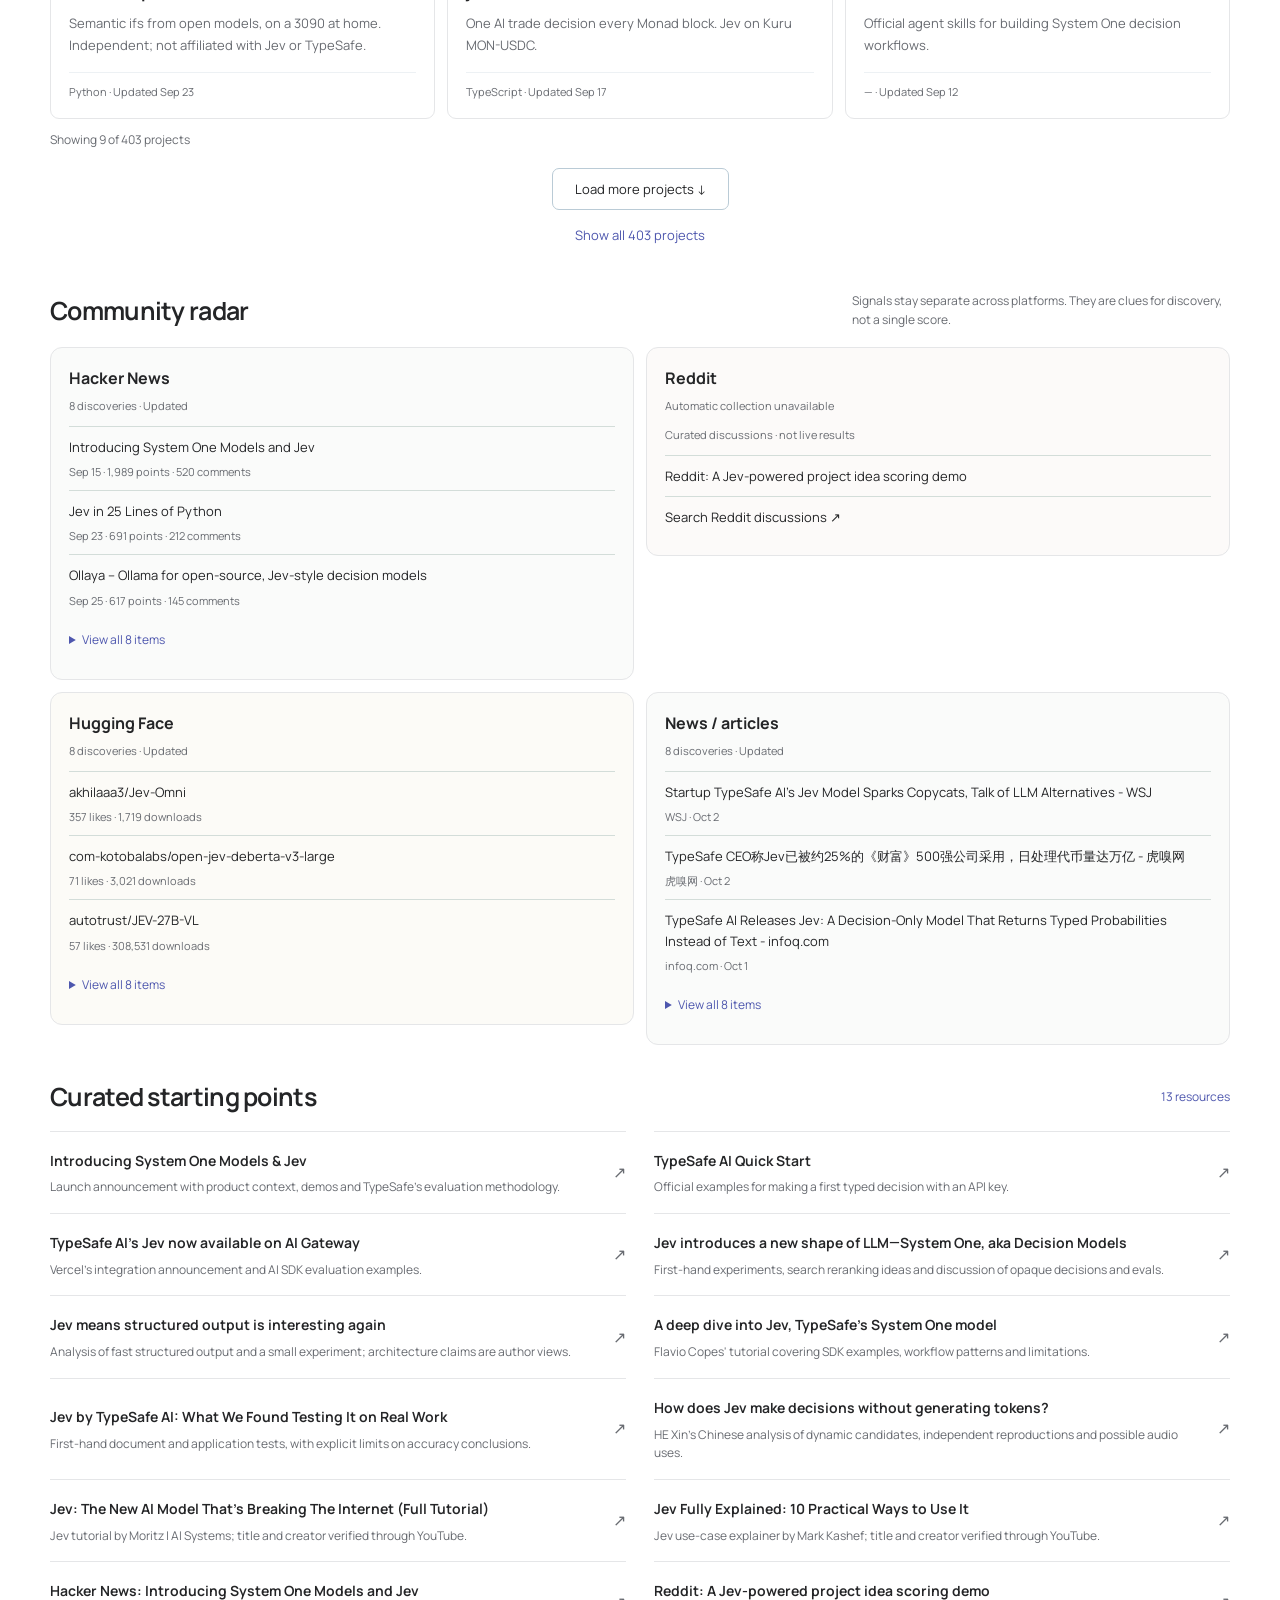
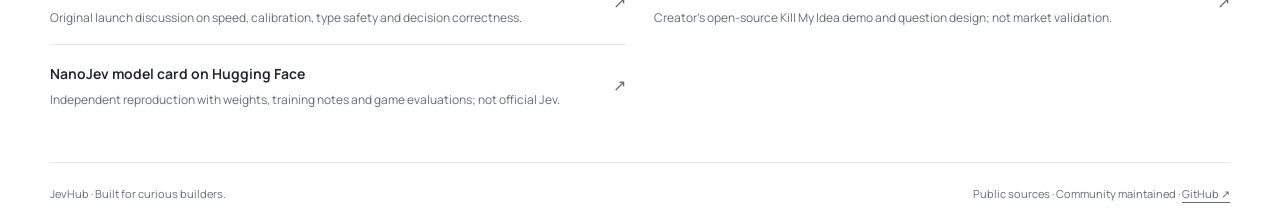
==== commit de994864: "fix: allow expanding and collapsing the full paper list" ====
--- a/site/en/index.html
+++ b/site/en/index.html
@@ -21,7 +21,7 @@
       <section class="hero shell"><div class="hero-copy"><p class="eyebrow"><i></i> Independent community directory</p><h1>The Jev ecosystem, in view.</h1><p class="lede">Find what to build with, what to read, and what’s new.</p><div class="hero-actions"><a class="button primary" href="#projects">Explore projects <span>↓</span></a><a class="button quiet" href="https://docs.typesafe.ai/introduction" target="_blank" rel="noreferrer">Meet Jev ↗</a></div></div></section>
       <section class="stats shell" aria-label="Overview"><div><strong id="repo-count">—</strong><span>related projects</span></div><div><strong id="star-count">—</strong><span>total Stars</span></div><div><strong id="updated-at">—</strong><span>last updated</span></div><div class="stats-note"><span class="live-dot"></span>Daily refresh<br /><small>01:17 UTC · 09:17 Beijing</small><a class="site-visits" href="https://hits.sh/frontierlabai.github.io/JevHub/site/" title="Approximate website visits, not unique visitors"><img id="site-visit-counter" src="https://hits.sh/frontierlabai.github.io/JevHub/site.svg?label=Visits&amp;color=163e64&amp;labelColor=182129" alt="Website visits" height="20" referrerpolicy="no-referrer"><span id="visits-unavailable" hidden>Visit count unavailable</span></a></div></section>
       <section id="brief" class="brief shell" aria-label="Daily brief"><div class="brief-kicker">DAILY BRIEF <span>·</span> NEW TODAY</div><p id="brief-text">The next successful refresh will generate the daily brief.</p><button id="brief-toggle" class="brief-toggle" type="button" aria-expanded="false" aria-controls="brief-projects" aria-label="Show new projects" title="Show new projects" hidden><svg viewBox="0 0 24 24" aria-hidden="true"><path d="m6 9 6 6 6-6"/></svg></button><div id="brief-projects" class="brief-projects" hidden></div></section>
-      <section id="papers" class="papers-section"><div class="shell"><div class="section-heading compact"><div><h2>All papers</h2></div><p class="section-intro">All recorded Jev papers, newest submissions first. NEW means never recorded before.</p></div><p id="papers-status" class="papers-status" aria-live="polite"></p><div id="papers-list" class="papers-list"></div></div></section>
+      <section id="papers" class="papers-section"><div class="shell"><div class="section-heading compact"><div><h2>All papers</h2></div><p class="section-intro">All recorded Jev papers, newest submissions first. NEW means never recorded before.</p></div><p id="papers-status" class="papers-status" aria-live="polite"></p><div id="papers-list" class="papers-list"></div><button id="papers-more" class="papers-more" type="button" aria-expanded="false" aria-controls="papers-list" hidden>Show all papers</button></div></section>
       <section id="projects" class="section shell"><div class="section-heading"><div><h2>Featured projects</h2></div><p class="section-intro">From official SDKs to independent research, agent tools, and real applications. Start with the work, then scan the signal.</p></div><div class="toolbar"><label class="search"><span>⌕</span><input id="search" aria-label="Search projects" type="search" placeholder="Search projects, descriptions, or categories…" /></label><div id="filters" class="filters" role="group" aria-label="Project categories"></div></div><div id="projects-grid" class="project-grid" aria-live="polite"></div><p id="project-results" class="result-count" aria-live="polite"></p>
         <button hidden id="load-more" class="load-more" type="button">Load more projects <span>↓</span></button><button hidden id="show-all-projects" class="load-more" type="button">Show all projects</button></section>
       <section id="radar" class="section shell split-section"><div class="section-heading compact"><div><h2>Community radar</h2></div><p class="section-intro">Signals stay separate across platforms. They are clues for discovery, not a single score.</p></div><div id="radar-grid" class="radar-grid"></div></section>
--- a/site/styles.css
+++ b/site/styles.css
@@ -71,6 +71,8 @@
 .papers-status { grid-column: 2; margin: 0 0 14px; color: var(--muted); font-size: 12px; line-height: 1.6; }
 .papers-section .section-heading { grid-row: 1 / span 2; }
 .papers-list { grid-column: 2; }
+.papers-more { grid-column: 2; justify-self: start; border: 0; background: transparent; color: var(--blue); padding: 10px 0 0; font-size: 12px; font-weight: 650; min-height: 44px; }
+.papers-more:hover { text-decoration: underline; }
 
 .papers-section h2 { color: var(--ink); }
 .papers-section .section-intro, .papers-section .empty { color: var(--muted); }
